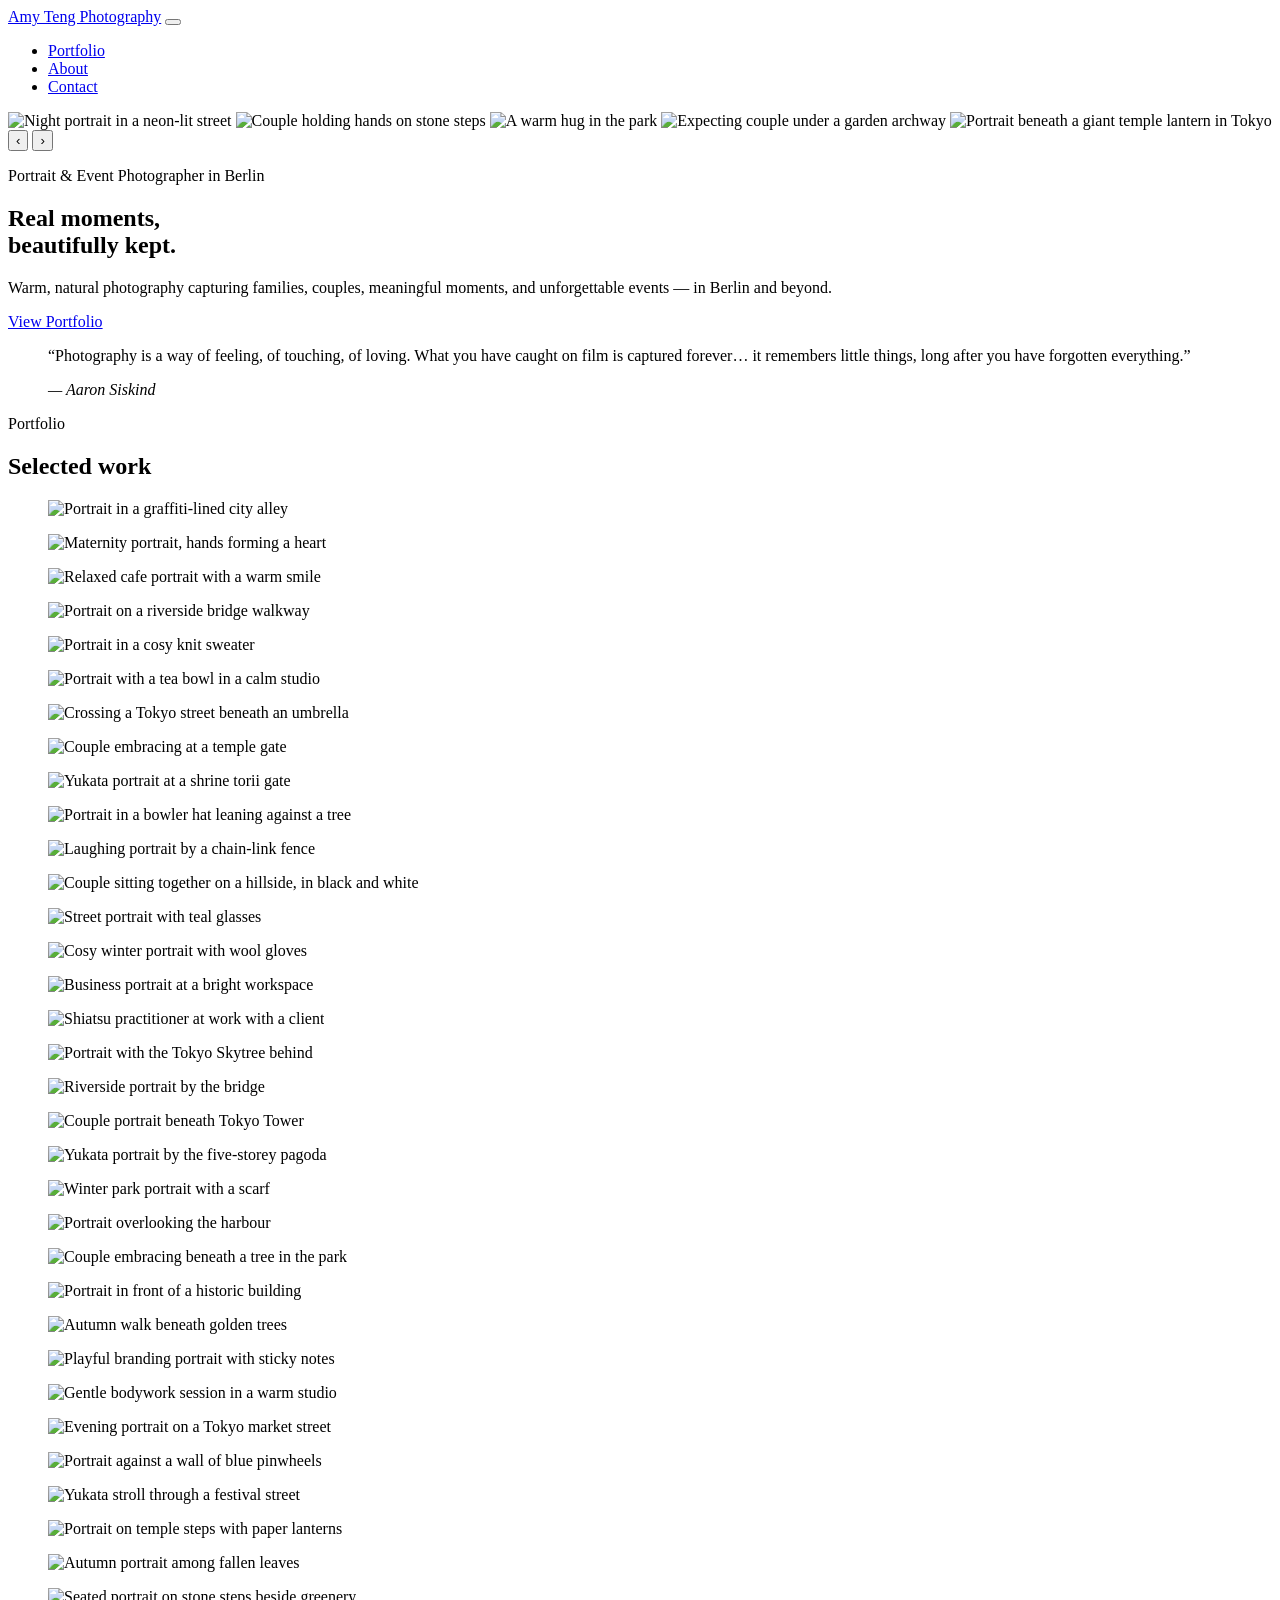
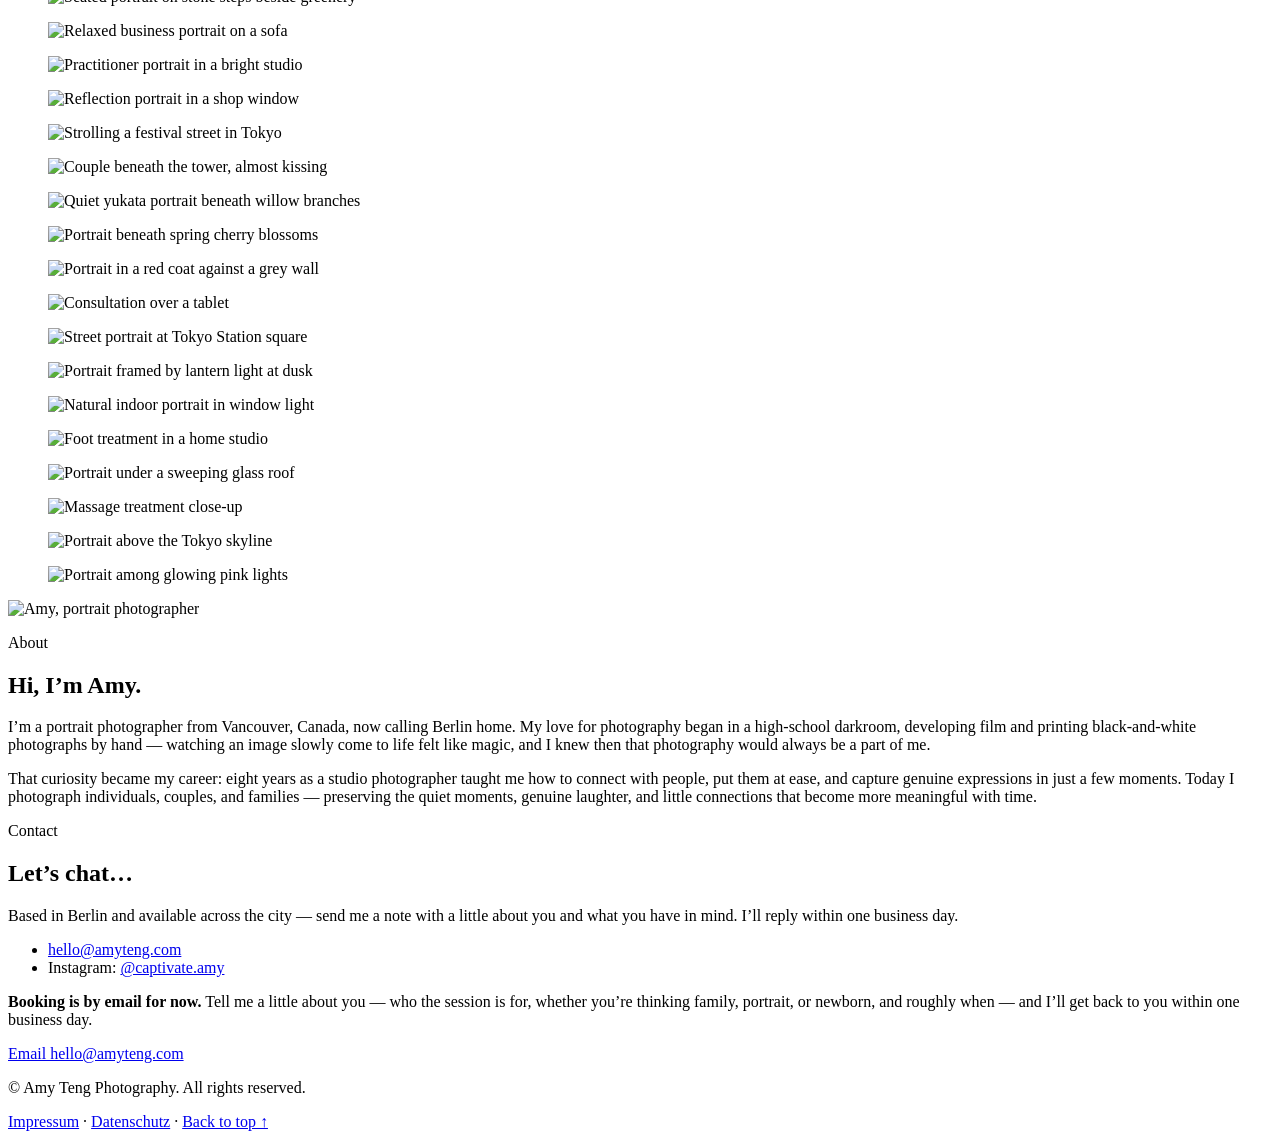
==== index.html @ 15ab2440 "Add files via upload" ====
<!DOCTYPE html>
<html lang="en">
<head>
  <meta charset="UTF-8" />
  <meta name="viewport" content="width=device-width, initial-scale=1.0" />
  <title>Portrait &amp; Event Photographer in Berlin — Amy Teng Photography</title>
  <meta name="description" content="Warm, natural portrait and family photography in Berlin by Amy Teng. Family sessions, couples, maternity and newborn — book your session today." />
  <meta name="referrer" content="strict-origin-when-cross-origin" />
  <link rel="canonical" href="https://amyteng.com/" />
  <link rel="icon" type="image/svg+xml" href="images/favicon.svg" />
  <meta property="og:type" content="website" />
  <meta property="og:title" content="Portrait &amp; Event Photographer in Berlin — Amy Teng Photography" />
  <meta property="og:description" content="Warm, natural portrait and family photography in Berlin by Amy Teng. Family sessions, couples, maternity and newborn — book your session today." />
  <meta property="og:image" content="https://amyteng.com/images/portfolio/walkwithamy-07393.jpg" />
  <meta property="og:image:width" content="1600" />
  <meta property="og:image:height" content="1066" />
  <meta property="og:image:alt" content="Night portrait in a neon-lit street — Amy Teng Photography, Berlin" />
  <meta property="og:site_name" content="Amy Teng Photography" />
  <meta property="og:locale" content="en_US" />
  <meta property="og:url" content="https://amyteng.com/" />
  <meta name="twitter:card" content="summary_large_image" />
  <link rel="stylesheet" href="css/style.css" />
  <script type="application/ld+json">
  {
    "@context": "https://schema.org",
    "@type": "LocalBusiness",
    "additionalType": "https://schema.org/ProfessionalService",
    "name": "Amy Teng Photography",
    "description": "Warm, natural portrait and family photography in Berlin. Family sessions, couples, maternity and newborn.",
    "url": "https://amyteng.com/",
    "image": "https://amyteng.com/images/portfolio/walkwithamy-07393.jpg",
    "address": {
      "@type": "PostalAddress",
      "addressLocality": "Berlin",
      "addressCountry": "DE"
    },
    "areaServed": "Berlin",
    "founder": {
      "@type": "Person",
      "name": "Amy Teng",
      "jobTitle": "Portrait & Event Photographer"
    },
    "sameAs": ["https://www.instagram.com/captivate.amy/"]
  }
  </script>
</head>
<body>

  <!-- ============ NAV ============ -->
  <header class="site-header">
    <nav class="nav container">
      <a href="#home" class="logo">Amy Teng Photography</a>
      <button class="nav-toggle" aria-label="Open menu" aria-expanded="false">
        <span></span><span></span><span></span>
      </button>
      <ul class="nav-links">
        <li><a href="#portfolio">Portfolio</a></li>
        <li><a href="#about">About</a></li>
        <li><a href="#book">Contact</a></li>
      </ul>
    </nav>
  </header>

  <main>

  <!-- ============ HERO ============ -->
  <section id="home" class="hero">
    <div class="hero-media">
      <img class="hero-slide is-active" src="images/portfolio/walkwithamy-07393.jpg" alt="Night portrait in a neon-lit street" width="1600" height="1066" fetchpriority="high" />
      <img class="hero-slide" data-src="images/hero.jpg" alt="Couple holding hands on stone steps" width="1600" height="1066" aria-hidden="true" />
      <img class="hero-slide" data-src="images/portfolio/dsc09295.jpg" alt="A warm hug in the park" width="1600" height="1066" aria-hidden="true" />
      <img class="hero-slide" data-src="images/portfolio/dsc00873.jpg" alt="Expecting couple under a garden archway" width="1600" height="1066" aria-hidden="true" />
      <img class="hero-slide" data-src="images/portfolio/dsc08282.jpg" alt="Portrait beneath a giant temple lantern in Tokyo" width="1600" height="1066" aria-hidden="true" />
    </div>
    <button class="hero-arrow hero-prev" aria-label="Previous photo">&#8249;</button>
    <button class="hero-arrow hero-next" aria-label="Next photo">&#8250;</button>
    <div class="hero-content container">
      <p class="eyebrow">Portrait &amp; Event Photographer in Berlin</p>
      <h1>Real moments,<br />beautifully kept.</h1>
      <p class="hero-sub">Warm, natural photography capturing families, couples, meaningful moments, and unforgettable events &mdash; in Berlin and beyond.</p>
      <div class="hero-actions">
        <a href="#portfolio" class="btn btn-ghost">View Portfolio</a>
      </div>
    </div>
  </section>

  <!-- ============ QUOTE ============ -->
  <section class="quote-strip">
    <div class="container">
      <blockquote>
        <p>&ldquo;Photography is a way of feeling, of touching, of loving. What you have caught on film is captured forever&hellip; it remembers little things, long after you have forgotten everything.&rdquo;</p>
        <cite>&mdash; Aaron Siskind</cite>
      </blockquote>
    </div>
  </section>

  <!-- ============ PORTFOLIO ============ -->
  <section id="portfolio" class="section">
    <div class="container">
      <p class="eyebrow">Portfolio</p>
      <h2>Selected work</h2>
      <div class="gallery">
        <figure class="gallery-item"><img src="images/portfolio/dsc00218.jpg" alt="Portrait in a graffiti-lined city alley" width="1066" height="1600" loading="lazy" /></figure>
        <figure class="gallery-item"><img src="images/portfolio/dsc00734.jpg" alt="Maternity portrait, hands forming a heart" width="1600" height="1066" loading="lazy" /></figure>
        <figure class="gallery-item"><img src="images/portfolio/dsc03061.jpg" alt="Relaxed cafe portrait with a warm smile" width="1066" height="1600" loading="lazy" /></figure>
        <figure class="gallery-item"><img src="images/portfolio/dsc00378.jpg" alt="Portrait on a riverside bridge walkway" width="1066" height="1600" loading="lazy" /></figure>
        <figure class="gallery-item"><img src="images/portfolio/dsc03844.jpg" alt="Portrait in a cosy knit sweater" width="1066" height="1600" loading="lazy" /></figure>
        <figure class="gallery-item"><img src="images/portfolio/dsc04051.jpg" alt="Portrait with a tea bowl in a calm studio" width="1066" height="1600" loading="lazy" /></figure>
        <figure class="gallery-item"><img src="images/portfolio/dsc08756.jpg" alt="Crossing a Tokyo street beneath an umbrella" width="1066" height="1600" loading="lazy" /></figure>
        <figure class="gallery-item"><img src="images/portfolio/dsc09184.jpg" alt="Couple embracing at a temple gate" width="1066" height="1600" loading="lazy" /></figure>
        <figure class="gallery-item"><img src="images/portfolio/dsc09522.jpg" alt="Yukata portrait at a shrine torii gate" width="1066" height="1600" loading="lazy" /></figure>
        <figure class="gallery-item"><img src="images/portfolio/walkwithamy-06269.jpg" alt="Portrait in a bowler hat leaning against a tree" width="1066" height="1600" loading="lazy" /></figure>
        <figure class="gallery-item"><img src="images/portfolio/dsc00335.jpg" alt="Laughing portrait by a chain-link fence" width="1066" height="1600" loading="lazy" /></figure>
        <figure class="gallery-item"><img src="images/portfolio/dsc00752.jpg" alt="Couple sitting together on a hillside, in black and white" width="1066" height="1600" loading="lazy" /></figure>
        <figure class="gallery-item"><img src="images/portfolio/dsc03120.jpg" alt="Street portrait with teal glasses" width="1600" height="1066" loading="lazy" /></figure>
        <figure class="gallery-item"><img src="images/portfolio/dsc00418.jpg" alt="Cosy winter portrait with wool gloves" width="1066" height="1600" loading="lazy" /></figure>
        <figure class="gallery-item"><img src="images/portfolio/dsc03868.jpg" alt="Business portrait at a bright workspace" width="1600" height="1066" loading="lazy" /></figure>
        <figure class="gallery-item"><img src="images/portfolio/dsc04121.jpg" alt="Shiatsu practitioner at work with a client" width="1066" height="1600" loading="lazy" /></figure>
        <figure class="gallery-item"><img src="images/portfolio/dsc08312.jpg" alt="Portrait with the Tokyo Skytree behind" width="1066" height="1600" loading="lazy" /></figure>
        <figure class="gallery-item"><img src="images/portfolio/dsc08833.jpg" alt="Riverside portrait by the bridge" width="1600" height="1066" loading="lazy" /></figure>
        <figure class="gallery-item"><img src="images/portfolio/dsc09263.jpg" alt="Couple portrait beneath Tokyo Tower" width="1066" height="1600" loading="lazy" /></figure>
        <figure class="gallery-item"><img src="images/portfolio/dsc09592.jpg" alt="Yukata portrait by the five-storey pagoda" width="1066" height="1600" loading="lazy" /></figure>
        <figure class="gallery-item"><img src="images/portfolio/walkwithamy-06274.jpg" alt="Winter park portrait with a scarf" width="1066" height="1600" loading="lazy" /></figure>
        <figure class="gallery-item"><img src="images/portfolio/dsc00369.jpg" alt="Portrait overlooking the harbour" width="1600" height="1066" loading="lazy" /></figure>
        <figure class="gallery-item"><img src="images/portfolio/dsc00802.jpg" alt="Couple embracing beneath a tree in the park" width="1066" height="1600" loading="lazy" /></figure>
        <figure class="gallery-item"><img src="images/portfolio/dsc03136.jpg" alt="Portrait in front of a historic building" width="1600" height="1066" loading="lazy" /></figure>
        <figure class="gallery-item"><img src="images/portfolio/dsc00452.jpg" alt="Autumn walk beneath golden trees" width="1066" height="1600" loading="lazy" /></figure>
        <figure class="gallery-item"><img src="images/portfolio/dsc03926.jpg" alt="Playful branding portrait with sticky notes" width="1066" height="1600" loading="lazy" /></figure>
        <figure class="gallery-item"><img src="images/portfolio/dsc04139.jpg" alt="Gentle bodywork session in a warm studio" width="1066" height="1600" loading="lazy" /></figure>
        <figure class="gallery-item"><img src="images/portfolio/dsc08335.jpg" alt="Evening portrait on a Tokyo market street" width="1600" height="1066" loading="lazy" /></figure>
        <figure class="gallery-item"><img src="images/portfolio/dsc08879.jpg" alt="Portrait against a wall of blue pinwheels" width="1600" height="1066" loading="lazy" /></figure>
        <figure class="gallery-item"><img src="images/portfolio/dsc09663.jpg" alt="Yukata stroll through a festival street" width="1066" height="1600" loading="lazy" /></figure>
        <figure class="gallery-item"><img src="images/portfolio/walkwithamy-07132.jpg" alt="Portrait on temple steps with paper lanterns" width="1066" height="1600" loading="lazy" /></figure>
        <figure class="gallery-item"><img src="images/portfolio/dsc00470.jpg" alt="Autumn portrait among fallen leaves" width="1066" height="1600" loading="lazy" /></figure>
        <figure class="gallery-item"><img src="images/portfolio/dsc03164.jpg" alt="Seated portrait on stone steps beside greenery" width="1066" height="1600" loading="lazy" /></figure>
        <figure class="gallery-item"><img src="images/portfolio/dsc03929.jpg" alt="Relaxed business portrait on a sofa" width="1066" height="1600" loading="lazy" /></figure>
        <figure class="gallery-item"><img src="images/portfolio/dsc04442.jpg" alt="Practitioner portrait in a bright studio" width="1066" height="1600" loading="lazy" /></figure>
        <figure class="gallery-item"><img src="images/portfolio/dsc08408.jpg" alt="Reflection portrait in a shop window" width="1600" height="1066" loading="lazy" /></figure>
        <figure class="gallery-item"><img src="images/portfolio/dsc08898.jpg" alt="Strolling a festival street in Tokyo" width="1066" height="1600" loading="lazy" /></figure>
        <figure class="gallery-item"><img src="images/portfolio/dsc09328.jpg" alt="Couple beneath the tower, almost kissing" width="1066" height="1600" loading="lazy" /></figure>
        <figure class="gallery-item"><img src="images/portfolio/dsc09706.jpg" alt="Quiet yukata portrait beneath willow branches" width="1066" height="1600" loading="lazy" /></figure>
        <figure class="gallery-item"><img src="images/portfolio/walkwithamy-07198.jpg" alt="Portrait beneath spring cherry blossoms" width="1600" height="1066" loading="lazy" /></figure>
        <figure class="gallery-item"><img src="images/portfolio/dsc03973.jpg" alt="Portrait in a red coat against a grey wall" width="1600" height="1066" loading="lazy" /></figure>
        <figure class="gallery-item"><img src="images/portfolio/dsc04464.jpg" alt="Consultation over a tablet" width="1066" height="1600" loading="lazy" /></figure>
        <figure class="gallery-item"><img src="images/portfolio/dsc08413.jpg" alt="Street portrait at Tokyo Station square" width="1066" height="1600" loading="lazy" /></figure>
        <figure class="gallery-item"><img src="images/portfolio/walkwithamy-07282.jpg" alt="Portrait framed by lantern light at dusk" width="1066" height="1600" loading="lazy" /></figure>
        <figure class="gallery-item"><img src="images/portfolio/dsc04043.jpg" alt="Natural indoor portrait in window light" width="1600" height="1066" loading="lazy" /></figure>
        <figure class="gallery-item"><img src="images/portfolio/dsc04486.jpg" alt="Foot treatment in a home studio" width="1066" height="1600" loading="lazy" /></figure>
        <figure class="gallery-item"><img src="images/portfolio/dsc08432.jpg" alt="Portrait under a sweeping glass roof" width="1600" height="1066" loading="lazy" /></figure>
        <figure class="gallery-item"><img src="images/portfolio/dsc04568.jpg" alt="Massage treatment close-up" width="1066" height="1600" loading="lazy" /></figure>
        <figure class="gallery-item"><img src="images/portfolio/dsc08491.jpg" alt="Portrait above the Tokyo skyline" width="1600" height="1066" loading="lazy" /></figure>
        <figure class="gallery-item"><img src="images/portfolio/dsc08677.jpg" alt="Portrait among glowing pink lights" width="1066" height="1600" loading="lazy" /></figure>
      </div>
    </div>
  </section>

  <!-- ============ ABOUT ============ -->
  <section id="about" class="section section-alt">
    <div class="container about-grid">
      <div class="about-photo">
        <img src="images/amy.jpg" alt="Amy, portrait photographer" loading="lazy" />
      </div>
      <div class="about-text">
        <p class="eyebrow">About</p>
        <h2>Hi, I&rsquo;m Amy.</h2>
        <p>I&rsquo;m a portrait photographer from Vancouver, Canada, now calling Berlin home. My love for photography began in a high-school darkroom, developing film and printing black-and-white photographs by hand — watching an image slowly come to life felt like magic, and I knew then that photography would always be a part of me.</p>
        <p>That curiosity became my career: eight years as a studio photographer taught me how to connect with people, put them at ease, and capture genuine expressions in just a few moments. Today I photograph individuals, couples, and families — preserving the quiet moments, genuine laughter, and little connections that become more meaningful with time.</p>
      </div>
    </div>
  </section>

  <!-- ============ CONTACT ============ -->
  <section id="book" class="section">
    <div class="container contact-grid">
      <div class="contact-intro">
        <p class="eyebrow">Contact</p>
        <h2>Let&rsquo;s chat&hellip;</h2>
        <p>Based in Berlin and available across the city &mdash; send me a note with a little about you and what you have in mind. I&rsquo;ll reply within one business day.</p>
        <ul class="contact-list">
          <li><a href="mailto:hello@amyteng.com">hello@amyteng.com</a></li>
          <li>Instagram: <a href="https://www.instagram.com/captivate.amy/" target="_blank" rel="noopener">@captivate.amy</a></li>
        </ul>
      </div>
      <!-- Booking is by email until the Web3Forms key is registered; form removed, see git history -->
      <div class="contact-form">
        <p><strong>Booking is by email for now.</strong> Tell me a little about you &mdash; who the session is for, whether you&rsquo;re thinking family, portrait, or newborn, and roughly when &mdash; and I&rsquo;ll get back to you within one business day.</p>
        <a class="btn" href="mailto:hello@amyteng.com?subject=Photography%20inquiry">Email hello@amyteng.com</a>
      </div>
    </div>
  </section>

  </main>

  <!-- ============ FOOTER ============ -->
  <footer class="site-footer">
    <div class="container footer-inner">
      <p>&copy; <span id="year"></span> Amy Teng Photography. All rights reserved.</p>
      <p><a href="impressum.html">Impressum</a> · <a href="datenschutz.html">Datenschutz</a> · <a href="#home">Back to top ↑</a></p>
    </div>
  </footer>

  <!-- Lightbox -->
  <div class="lightbox" role="dialog" aria-modal="true" aria-label="Photo viewer" hidden>
    <button class="lightbox-close" aria-label="Close">&times;</button>
    <img src="" alt="" />
  </div>

  <script src="js/main.js"></script>
</body>
</html>
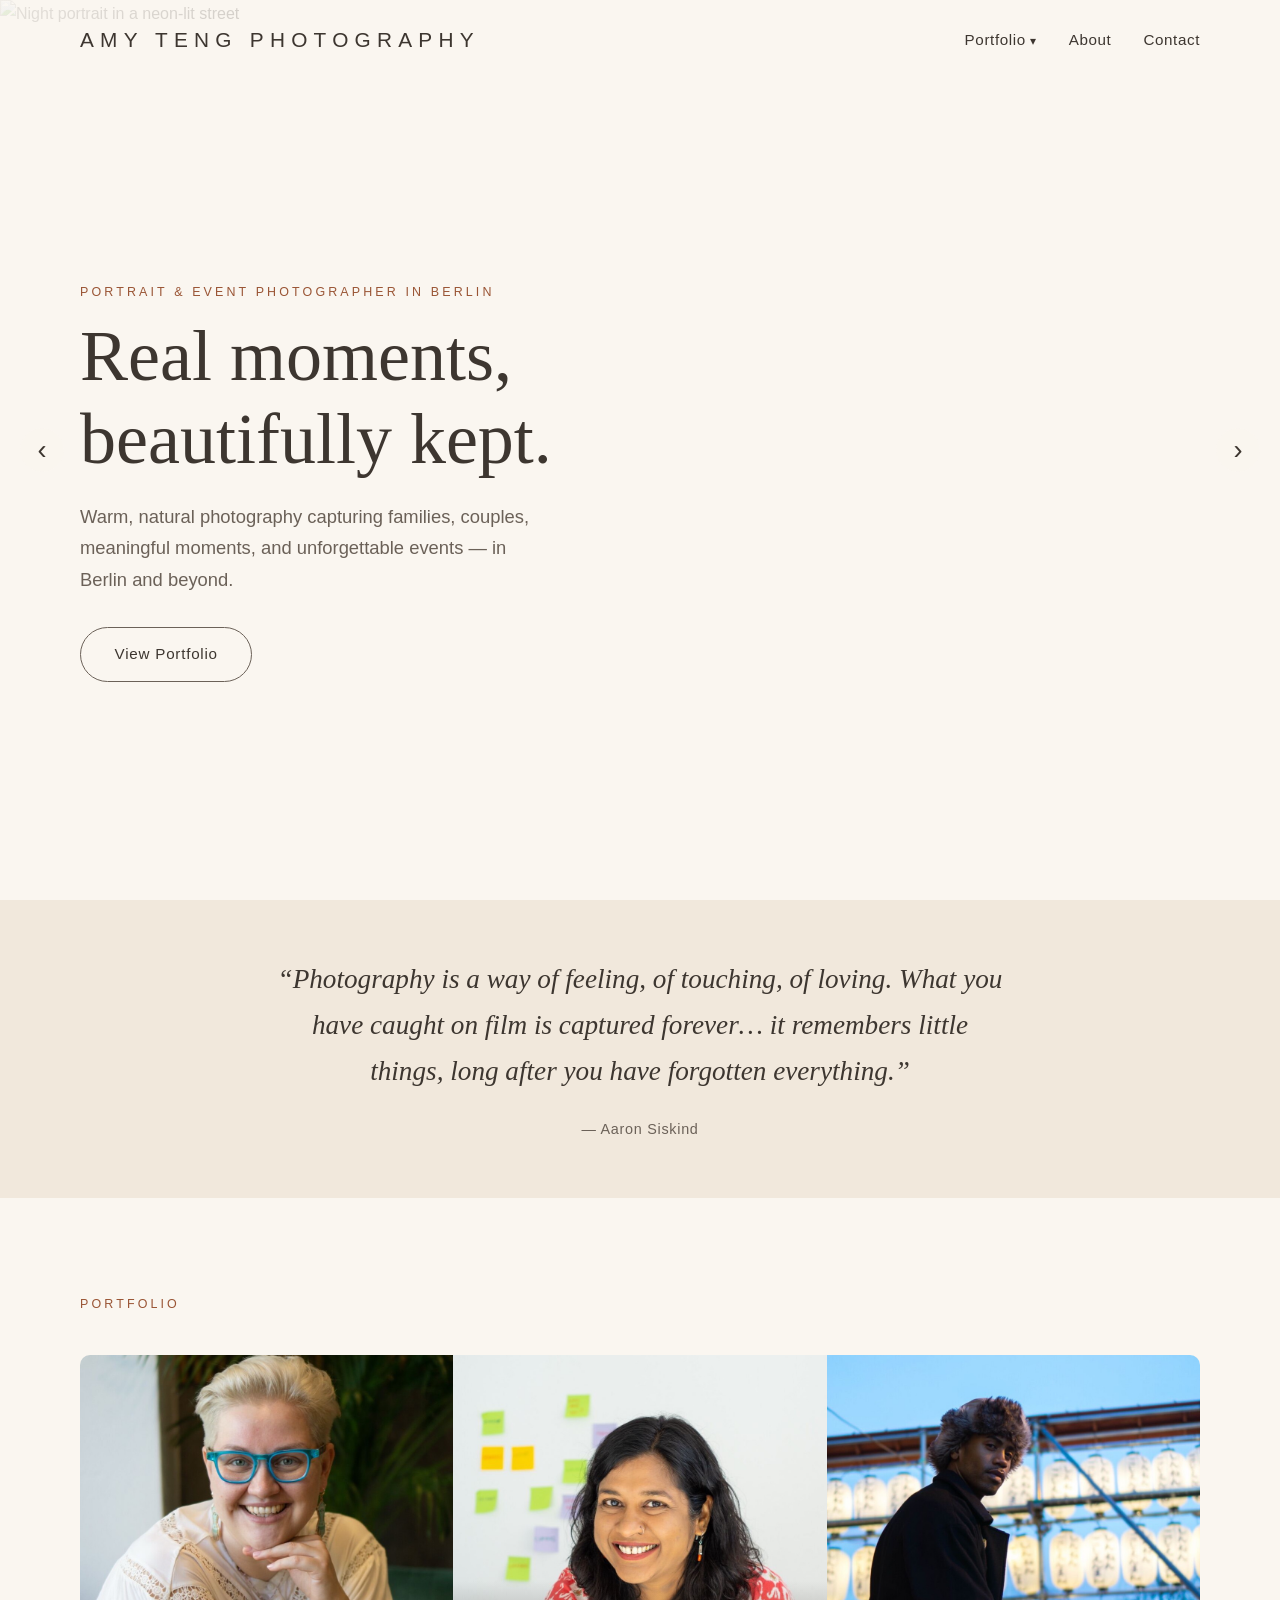
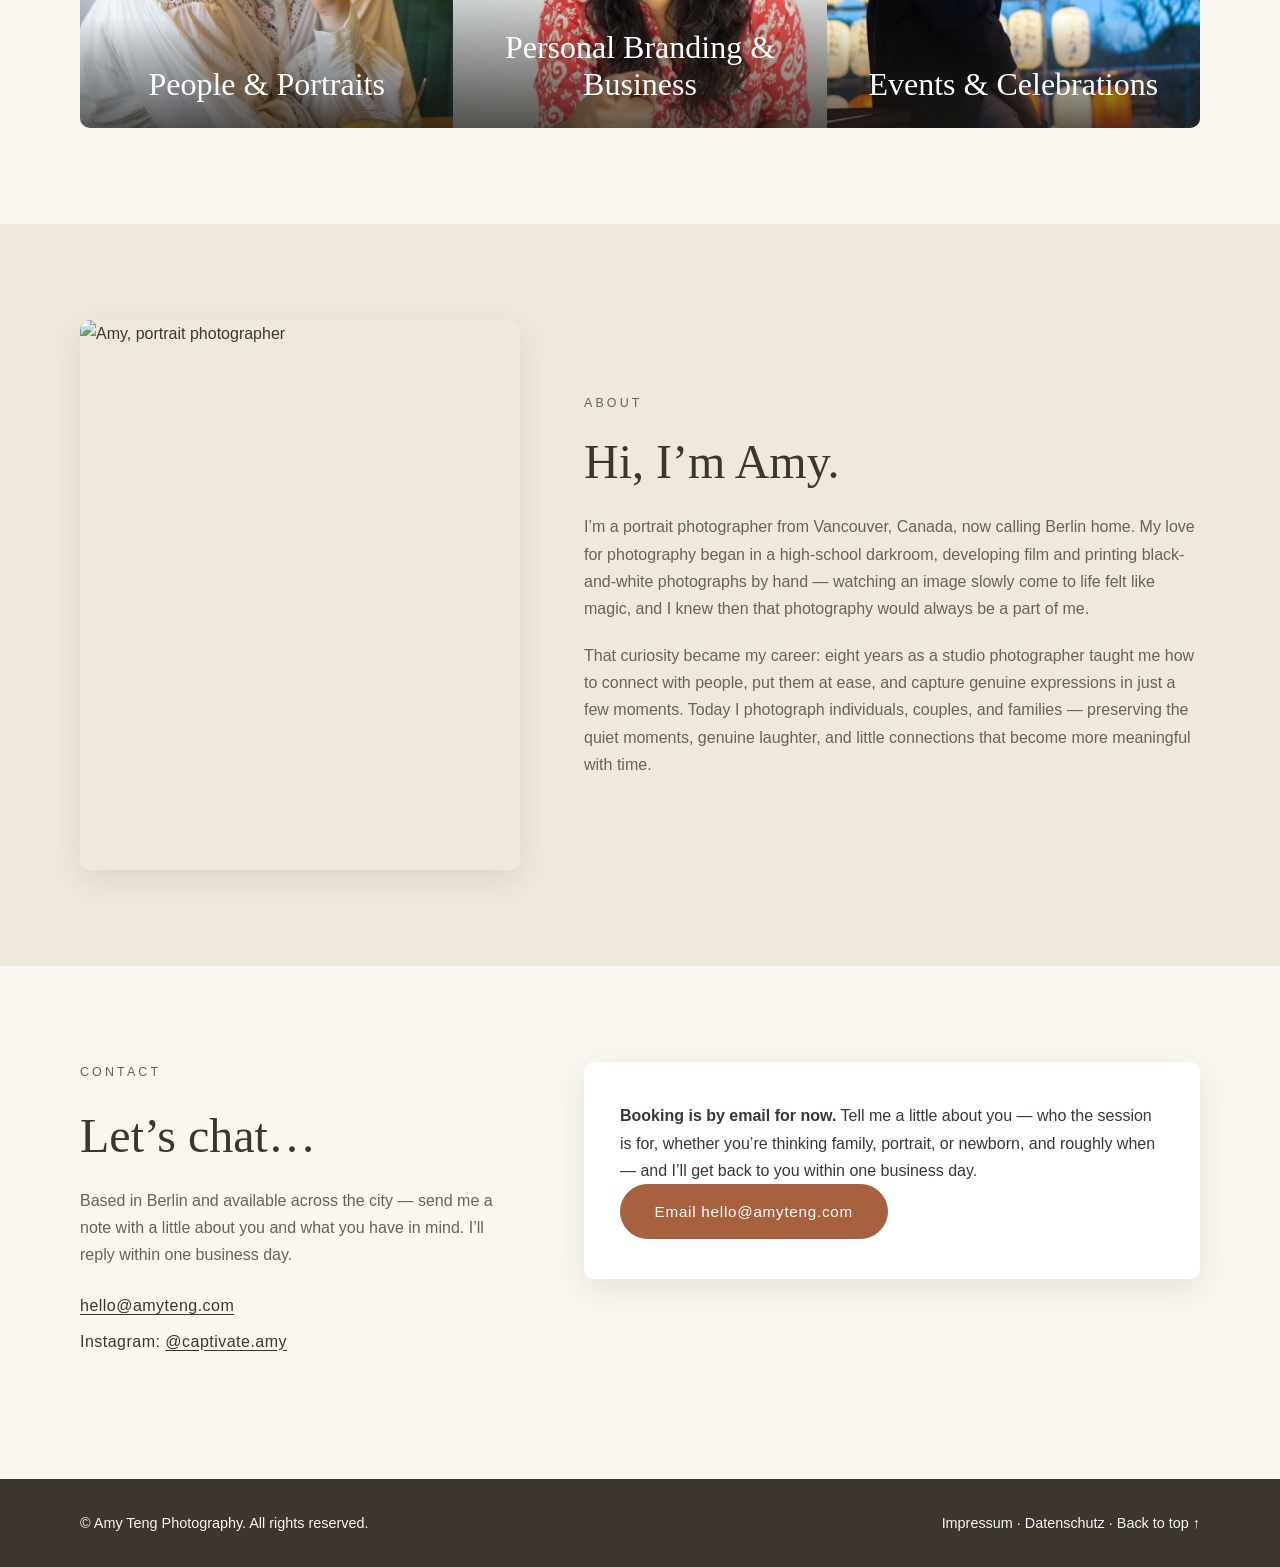
==== commit 6b777b9c: "Add files via upload Drop down for categories created. Square tiles created. 3 new pages for categor" ====
--- a/index.html
+++ b/index.html
@@ -54,7 +54,14 @@
         <span></span><span></span><span></span>
       </button>
       <ul class="nav-links">
-        <li><a href="#portfolio">Portfolio</a></li>
+        <li class="has-dropdown">
+          <a href="#portfolio" aria-haspopup="true">Portfolio</a>
+          <ul class="dropdown">
+            <li><a href="people-portraits.html">People &amp; Portraits</a></li>
+            <li><a href="personal-branding-business.html">Personal Branding &amp; Business</a></li>
+            <li><a href="events-celebrations.html">Events &amp; Celebrations</a></li>
+          </ul>
+        </li>
         <li><a href="#about">About</a></li>
         <li><a href="#book">Contact</a></li>
       </ul>
@@ -98,58 +105,21 @@
   <section id="portfolio" class="section">
     <div class="container">
       <p class="eyebrow">Portfolio</p>
-      <h2>Selected work</h2>
-      <div class="gallery">
-        <figure class="gallery-item"><img src="images/portfolio/dsc00218.jpg" alt="Portrait in a graffiti-lined city alley" width="1066" height="1600" loading="lazy" /></figure>
-        <figure class="gallery-item"><img src="images/portfolio/dsc00734.jpg" alt="Maternity portrait, hands forming a heart" width="1600" height="1066" loading="lazy" /></figure>
-        <figure class="gallery-item"><img src="images/portfolio/dsc03061.jpg" alt="Relaxed cafe portrait with a warm smile" width="1066" height="1600" loading="lazy" /></figure>
-        <figure class="gallery-item"><img src="images/portfolio/dsc00378.jpg" alt="Portrait on a riverside bridge walkway" width="1066" height="1600" loading="lazy" /></figure>
-        <figure class="gallery-item"><img src="images/portfolio/dsc03844.jpg" alt="Portrait in a cosy knit sweater" width="1066" height="1600" loading="lazy" /></figure>
-        <figure class="gallery-item"><img src="images/portfolio/dsc04051.jpg" alt="Portrait with a tea bowl in a calm studio" width="1066" height="1600" loading="lazy" /></figure>
-        <figure class="gallery-item"><img src="images/portfolio/dsc08756.jpg" alt="Crossing a Tokyo street beneath an umbrella" width="1066" height="1600" loading="lazy" /></figure>
-        <figure class="gallery-item"><img src="images/portfolio/dsc09184.jpg" alt="Couple embracing at a temple gate" width="1066" height="1600" loading="lazy" /></figure>
-        <figure class="gallery-item"><img src="images/portfolio/dsc09522.jpg" alt="Yukata portrait at a shrine torii gate" width="1066" height="1600" loading="lazy" /></figure>
-        <figure class="gallery-item"><img src="images/portfolio/walkwithamy-06269.jpg" alt="Portrait in a bowler hat leaning against a tree" width="1066" height="1600" loading="lazy" /></figure>
-        <figure class="gallery-item"><img src="images/portfolio/dsc00335.jpg" alt="Laughing portrait by a chain-link fence" width="1066" height="1600" loading="lazy" /></figure>
-        <figure class="gallery-item"><img src="images/portfolio/dsc00752.jpg" alt="Couple sitting together on a hillside, in black and white" width="1066" height="1600" loading="lazy" /></figure>
-        <figure class="gallery-item"><img src="images/portfolio/dsc03120.jpg" alt="Street portrait with teal glasses" width="1600" height="1066" loading="lazy" /></figure>
-        <figure class="gallery-item"><img src="images/portfolio/dsc00418.jpg" alt="Cosy winter portrait with wool gloves" width="1066" height="1600" loading="lazy" /></figure>
-        <figure class="gallery-item"><img src="images/portfolio/dsc03868.jpg" alt="Business portrait at a bright workspace" width="1600" height="1066" loading="lazy" /></figure>
-        <figure class="gallery-item"><img src="images/portfolio/dsc04121.jpg" alt="Shiatsu practitioner at work with a client" width="1066" height="1600" loading="lazy" /></figure>
-        <figure class="gallery-item"><img src="images/portfolio/dsc08312.jpg" alt="Portrait with the Tokyo Skytree behind" width="1066" height="1600" loading="lazy" /></figure>
-        <figure class="gallery-item"><img src="images/portfolio/dsc08833.jpg" alt="Riverside portrait by the bridge" width="1600" height="1066" loading="lazy" /></figure>
-        <figure class="gallery-item"><img src="images/portfolio/dsc09263.jpg" alt="Couple portrait beneath Tokyo Tower" width="1066" height="1600" loading="lazy" /></figure>
-        <figure class="gallery-item"><img src="images/portfolio/dsc09592.jpg" alt="Yukata portrait by the five-storey pagoda" width="1066" height="1600" loading="lazy" /></figure>
-        <figure class="gallery-item"><img src="images/portfolio/walkwithamy-06274.jpg" alt="Winter park portrait with a scarf" width="1066" height="1600" loading="lazy" /></figure>
-        <figure class="gallery-item"><img src="images/portfolio/dsc00369.jpg" alt="Portrait overlooking the harbour" width="1600" height="1066" loading="lazy" /></figure>
-        <figure class="gallery-item"><img src="images/portfolio/dsc00802.jpg" alt="Couple embracing beneath a tree in the park" width="1066" height="1600" loading="lazy" /></figure>
-        <figure class="gallery-item"><img src="images/portfolio/dsc03136.jpg" alt="Portrait in front of a historic building" width="1600" height="1066" loading="lazy" /></figure>
-        <figure class="gallery-item"><img src="images/portfolio/dsc00452.jpg" alt="Autumn walk beneath golden trees" width="1066" height="1600" loading="lazy" /></figure>
-        <figure class="gallery-item"><img src="images/portfolio/dsc03926.jpg" alt="Playful branding portrait with sticky notes" width="1066" height="1600" loading="lazy" /></figure>
-        <figure class="gallery-item"><img src="images/portfolio/dsc04139.jpg" alt="Gentle bodywork session in a warm studio" width="1066" height="1600" loading="lazy" /></figure>
-        <figure class="gallery-item"><img src="images/portfolio/dsc08335.jpg" alt="Evening portrait on a Tokyo market street" width="1600" height="1066" loading="lazy" /></figure>
-        <figure class="gallery-item"><img src="images/portfolio/dsc08879.jpg" alt="Portrait against a wall of blue pinwheels" width="1600" height="1066" loading="lazy" /></figure>
-        <figure class="gallery-item"><img src="images/portfolio/dsc09663.jpg" alt="Yukata stroll through a festival street" width="1066" height="1600" loading="lazy" /></figure>
-        <figure class="gallery-item"><img src="images/portfolio/walkwithamy-07132.jpg" alt="Portrait on temple steps with paper lanterns" width="1066" height="1600" loading="lazy" /></figure>
-        <figure class="gallery-item"><img src="images/portfolio/dsc00470.jpg" alt="Autumn portrait among fallen leaves" width="1066" height="1600" loading="lazy" /></figure>
-        <figure class="gallery-item"><img src="images/portfolio/dsc03164.jpg" alt="Seated portrait on stone steps beside greenery" width="1066" height="1600" loading="lazy" /></figure>
-        <figure class="gallery-item"><img src="images/portfolio/dsc03929.jpg" alt="Relaxed business portrait on a sofa" width="1066" height="1600" loading="lazy" /></figure>
-        <figure class="gallery-item"><img src="images/portfolio/dsc04442.jpg" alt="Practitioner portrait in a bright studio" width="1066" height="1600" loading="lazy" /></figure>
-        <figure class="gallery-item"><img src="images/portfolio/dsc08408.jpg" alt="Reflection portrait in a shop window" width="1600" height="1066" loading="lazy" /></figure>
-        <figure class="gallery-item"><img src="images/portfolio/dsc08898.jpg" alt="Strolling a festival street in Tokyo" width="1066" height="1600" loading="lazy" /></figure>
-        <figure class="gallery-item"><img src="images/portfolio/dsc09328.jpg" alt="Couple beneath the tower, almost kissing" width="1066" height="1600" loading="lazy" /></figure>
-        <figure class="gallery-item"><img src="images/portfolio/dsc09706.jpg" alt="Quiet yukata portrait beneath willow branches" width="1066" height="1600" loading="lazy" /></figure>
-        <figure class="gallery-item"><img src="images/portfolio/walkwithamy-07198.jpg" alt="Portrait beneath spring cherry blossoms" width="1600" height="1066" loading="lazy" /></figure>
-        <figure class="gallery-item"><img src="images/portfolio/dsc03973.jpg" alt="Portrait in a red coat against a grey wall" width="1600" height="1066" loading="lazy" /></figure>
-        <figure class="gallery-item"><img src="images/portfolio/dsc04464.jpg" alt="Consultation over a tablet" width="1066" height="1600" loading="lazy" /></figure>
-        <figure class="gallery-item"><img src="images/portfolio/dsc08413.jpg" alt="Street portrait at Tokyo Station square" width="1066" height="1600" loading="lazy" /></figure>
-        <figure class="gallery-item"><img src="images/portfolio/walkwithamy-07282.jpg" alt="Portrait framed by lantern light at dusk" width="1066" height="1600" loading="lazy" /></figure>
-        <figure class="gallery-item"><img src="images/portfolio/dsc04043.jpg" alt="Natural indoor portrait in window light" width="1600" height="1066" loading="lazy" /></figure>
-        <figure class="gallery-item"><img src="images/portfolio/dsc04486.jpg" alt="Foot treatment in a home studio" width="1066" height="1600" loading="lazy" /></figure>
-        <figure class="gallery-item"><img src="images/portfolio/dsc08432.jpg" alt="Portrait under a sweeping glass roof" width="1600" height="1066" loading="lazy" /></figure>
-        <figure class="gallery-item"><img src="images/portfolio/dsc04568.jpg" alt="Massage treatment close-up" width="1066" height="1600" loading="lazy" /></figure>
-        <figure class="gallery-item"><img src="images/portfolio/dsc08491.jpg" alt="Portrait above the Tokyo skyline" width="1600" height="1066" loading="lazy" /></figure>
-        <figure class="gallery-item"><img src="images/portfolio/dsc08677.jpg" alt="Portrait among glowing pink lights" width="1066" height="1600" loading="lazy" /></figure>
+      <!-- HOW TO CHANGE A TILE PHOTO: replace the file in images/categories/ with a new JPG of the SAME NAME
+           (people-portraits.jpg, personal-branding-business.jpg, events-celebrations.jpg). Square works best; other shapes are cropped to fit. -->
+      <div class="category-grid">
+        <a class="category-tile" href="people-portraits.html">
+          <img src="images/categories/people-portraits.jpg" alt="People &amp; Portraits — preview photo" width="1000" height="1000" loading="lazy" />
+          <span class="category-label">People &amp; Portraits</span>
+        </a>
+        <a class="category-tile" href="personal-branding-business.html">
+          <img src="images/categories/personal-branding-business.jpg" alt="Personal Branding &amp; Business — preview photo" width="1000" height="1000" loading="lazy" />
+          <span class="category-label">Personal Branding &amp; Business</span>
+        </a>
+        <a class="category-tile" href="events-celebrations.html">
+          <img src="images/categories/events-celebrations.jpg" alt="Events &amp; Celebrations — preview photo" width="1000" height="1000" loading="lazy" />
+          <span class="category-label">Events &amp; Celebrations</span>
+        </a>
       </div>
     </div>
   </section>
--- a/css/style.css
+++ b/css/style.css
@@ -0,0 +1,714 @@
+/* ============================================================
+   Amy Photography — warm portraits & family aesthetic
+   ============================================================ */
+
+/* ---------- Fonts (self-hosted — GDPR: no Google CDN requests) ---------- */
+@font-face {
+  font-family: "Cormorant Garamond";
+  font-style: italic;
+  font-weight: 400;
+  font-display: swap;
+  src: url("../fonts/cormorant-garamond-400-italic.woff2") format("woff2");
+  unicode-range: U+0000-00FF, U+0131, U+0152-0153, U+02BB-02BC, U+02C6, U+02DA, U+02DC, U+0304, U+0308, U+0329, U+2000-206F, U+20AC, U+2122, U+2191, U+2193, U+2212, U+2215, U+FEFF, U+FFFD;
+}
+
+@font-face {
+  font-family: "Cormorant Garamond";
+  font-style: normal;
+  font-weight: 400;
+  font-display: swap;
+  src: url("../fonts/cormorant-garamond-400.woff2") format("woff2");
+  unicode-range: U+0000-00FF, U+0131, U+0152-0153, U+02BB-02BC, U+02C6, U+02DA, U+02DC, U+0304, U+0308, U+0329, U+2000-206F, U+20AC, U+2122, U+2191, U+2193, U+2212, U+2215, U+FEFF, U+FFFD;
+}
+
+@font-face {
+  font-family: "Cormorant Garamond";
+  font-style: normal;
+  font-weight: 500;
+  font-display: swap;
+  src: url("../fonts/cormorant-garamond-500.woff2") format("woff2");
+  unicode-range: U+0000-00FF, U+0131, U+0152-0153, U+02BB-02BC, U+02C6, U+02DA, U+02DC, U+0304, U+0308, U+0329, U+2000-206F, U+20AC, U+2122, U+2191, U+2193, U+2212, U+2215, U+FEFF, U+FFFD;
+}
+
+@font-face {
+  font-family: "Jost";
+  font-style: normal;
+  font-weight: 300;
+  font-display: swap;
+  src: url("../fonts/jost-300.woff2") format("woff2");
+  unicode-range: U+0000-00FF, U+0131, U+0152-0153, U+02BB-02BC, U+02C6, U+02DA, U+02DC, U+0304, U+0308, U+0329, U+2000-206F, U+20AC, U+2122, U+2191, U+2193, U+2212, U+2215, U+FEFF, U+FFFD;
+}
+
+@font-face {
+  font-family: "Jost";
+  font-style: normal;
+  font-weight: 400;
+  font-display: swap;
+  src: url("../fonts/jost-400.woff2") format("woff2");
+  unicode-range: U+0000-00FF, U+0131, U+0152-0153, U+02BB-02BC, U+02C6, U+02DA, U+02DC, U+0304, U+0308, U+0329, U+2000-206F, U+20AC, U+2122, U+2191, U+2193, U+2212, U+2215, U+FEFF, U+FFFD;
+}
+
+@font-face {
+  font-family: "Jost";
+  font-style: normal;
+  font-weight: 500;
+  font-display: swap;
+  src: url("../fonts/jost-500.woff2") format("woff2");
+  unicode-range: U+0000-00FF, U+0131, U+0152-0153, U+02BB-02BC, U+02C6, U+02DA, U+02DC, U+0304, U+0308, U+0329, U+2000-206F, U+20AC, U+2122, U+2191, U+2193, U+2212, U+2215, U+FEFF, U+FFFD;
+}
+
+:root {
+  --cream: #faf6f0;
+  --sand: #f1e8dc;
+  --ink: #3d3630;
+  --ink-soft: #6b6158;
+  --terracotta: #c47a5a;
+  --terracotta-dark: #a8613f;
+  --terracotta-text: #9a5535;
+  --white: #ffffff;
+  --radius: 10px;
+  --shadow: 0 10px 30px rgba(61, 54, 48, 0.10);
+  --font-display: "Cormorant Garamond", Georgia, serif;
+  --font-body: "Jost", "Helvetica Neue", sans-serif;
+}
+
+* { margin: 0; padding: 0; box-sizing: border-box; }
+
+html { scroll-behavior: smooth; }
+
+[id] { scroll-margin-top: 5rem; }
+
+body {
+  font-family: var(--font-body);
+  font-weight: 300;
+  color: var(--ink);
+  background: var(--cream);
+  line-height: 1.7;
+}
+
+img { display: block; max-width: 100%; }
+
+.container {
+  width: min(1120px, 92%);
+  margin-inline: auto;
+}
+
+/* ---------- Type ---------- */
+h1, h2, h3 {
+  font-family: var(--font-display);
+  font-weight: 500;
+  line-height: 1.15;
+}
+
+h1 { font-size: clamp(2.6rem, 6vw, 4.5rem); }
+h2 { font-size: clamp(2rem, 4vw, 3rem); margin-bottom: 1.5rem; }
+h3 { font-size: 1.5rem; }
+
+.eyebrow {
+  text-transform: uppercase;
+  letter-spacing: 0.25em;
+  font-size: 0.78rem;
+  font-weight: 500;
+  color: var(--terracotta-text);
+  margin-bottom: 0.75rem;
+}
+
+/* ---------- Buttons ---------- */
+.btn {
+  display: inline-block;
+  background: var(--terracotta-dark);
+  color: var(--white);
+  padding: 0.85rem 2.1rem;
+  border: 1px solid var(--terracotta-dark);
+  border-radius: 999px;
+  font-family: var(--font-body);
+  font-size: 0.95rem;
+  font-weight: 400;
+  letter-spacing: 0.05em;
+  text-decoration: none;
+  cursor: pointer;
+  transition: background 0.25s, color 0.25s;
+}
+
+.btn:hover { background: #8f4e30; border-color: #8f4e30; }
+
+.btn-ghost {
+  background: transparent;
+  color: var(--ink);
+  border-color: var(--ink-soft);
+}
+
+.btn-ghost:hover { background: var(--ink); color: var(--cream); border-color: var(--ink); }
+
+/* ---------- Header / Nav ---------- */
+.site-header {
+  position: fixed;
+  inset: 0 0 auto 0;
+  z-index: 100;
+  background: transparent;
+  border-bottom: 1px solid transparent;
+  transition: background 0.3s, border-color 0.3s;
+}
+
+.site-header.scrolled {
+  background: rgba(250, 246, 240, 0.9);
+  backdrop-filter: blur(10px);
+  border-bottom-color: rgba(61, 54, 48, 0.08);
+}
+
+.nav {
+  display: flex;
+  align-items: center;
+  justify-content: space-between;
+  padding-block: 1.4rem;
+}
+
+.logo {
+  font-family: var(--font-body);
+  font-weight: 300;
+  font-size: 1.3rem;
+  text-transform: uppercase;
+  letter-spacing: 0.3em;
+  color: var(--ink);
+  text-decoration: none;
+}
+
+.nav-links {
+  display: flex;
+  align-items: center;
+  gap: 2rem;
+  list-style: none;
+}
+
+.nav-links a:not(.btn) {
+  color: var(--ink);
+  text-decoration: none;
+  font-size: 0.95rem;
+  letter-spacing: 0.04em;
+  transition: color 0.2s;
+}
+
+.nav-links a:not(.btn):hover { color: var(--terracotta-text); }
+
+.nav-toggle {
+  display: none;
+  flex-direction: column;
+  gap: 5px;
+  background: none;
+  border: none;
+  cursor: pointer;
+  padding: 6px;
+}
+
+.nav-toggle span {
+  width: 24px;
+  height: 2px;
+  background: var(--ink);
+  transition: transform 0.25s, opacity 0.25s;
+}
+
+/* ---------- Hero ---------- */
+.hero {
+  position: relative;
+  min-height: 100vh;
+  min-height: 100svh;
+  display: flex;
+  align-items: center;
+}
+
+.hero-media {
+  position: absolute;
+  inset: 0;
+  overflow: hidden;
+}
+
+.hero-media img {
+  width: 100%;
+  height: 100%;
+  object-fit: cover;
+}
+
+.hero-slide {
+  position: absolute;
+  inset: 0;
+  opacity: 0;
+  transition: opacity 0.7s ease;
+}
+
+.hero-slide.is-active { opacity: 1; }
+
+.hero-arrow {
+  position: absolute;
+  top: 50%;
+  transform: translateY(-50%);
+  z-index: 2;
+  display: flex;
+  align-items: center;
+  justify-content: center;
+  width: 44px;
+  height: 44px;
+  background: rgba(250, 246, 240, 0.65);
+  color: var(--ink);
+  border: none;
+  border-radius: 50%;
+  font-size: 1.7rem;
+  line-height: 1;
+  cursor: pointer;
+  transition: background 0.25s;
+}
+
+.hero-arrow:hover { background: var(--cream); }
+
+.hero-prev { left: 1.25rem; }
+.hero-next { right: 1.25rem; }
+
+.hero-media::after {
+  content: "";
+  position: absolute;
+  inset: 0;
+  background:
+    linear-gradient(rgba(250, 246, 240, 0.45), transparent 20%),
+    linear-gradient(100deg, rgba(250, 246, 240, 0.8) 0%, rgba(250, 246, 240, 0.42) 45%, rgba(250, 246, 240, 0.05) 100%);
+}
+
+.hero-content {
+  position: relative;
+  z-index: 1;
+  padding-block: 8rem 4rem;
+  max-width: 640px;
+  margin-left: max((100% - 1120px) / 2, 4%);
+}
+
+.hero-sub {
+  font-size: 1.15rem;
+  color: var(--ink-soft);
+  margin: 1.25rem 0 2rem;
+  max-width: 44ch;
+}
+
+.hero-actions { display: flex; gap: 1rem; flex-wrap: wrap; }
+
+/* ---------- Quote strip ---------- */
+.quote-strip {
+  background: var(--sand);
+  padding-block: 3.5rem;
+}
+
+.quote-strip blockquote {
+  background: none;
+  box-shadow: none;
+  padding: 0;
+  max-width: 46rem;
+  margin-inline: auto;
+  text-align: center;
+}
+
+.quote-strip blockquote p {
+  font-size: clamp(1.35rem, 2.5vw, 1.7rem);
+  margin-bottom: 1.25rem;
+}
+
+/* ---------- Sections ---------- */
+.section { padding-block: 6rem; }
+
+.section-alt { background: var(--sand); }
+
+/* ---------- Gallery ---------- */
+.gallery {
+  columns: 3;
+  column-gap: 1.25rem;
+  margin-top: 2.5rem;
+}
+
+.gallery-item {
+  overflow: hidden;
+  border-radius: var(--radius);
+  cursor: zoom-in;
+  margin-bottom: 1.25rem;
+  break-inside: avoid;
+}
+
+.gallery-item img {
+  width: 100%;
+  height: auto;
+  transition: transform 0.5s ease;
+}
+
+.gallery-item:hover img { transform: scale(1.05); }
+
+/* ---------- About ---------- */
+.about-grid {
+  display: grid;
+  grid-template-columns: 5fr 7fr;
+  gap: 4rem;
+  align-items: center;
+}
+
+.about-photo img {
+  border-radius: var(--radius);
+  box-shadow: var(--shadow);
+  aspect-ratio: 4 / 5;
+  object-fit: cover;
+  width: 100%;
+}
+
+.about-text p { margin-bottom: 1.25rem; color: var(--ink-soft); }
+
+/* ---------- Quotes ---------- */
+blockquote {
+  background: var(--white);
+  border-radius: var(--radius);
+  padding: 2rem 1.75rem;
+  box-shadow: var(--shadow);
+}
+
+blockquote p {
+  font-family: var(--font-display);
+  font-size: 1.2rem;
+  font-style: italic;
+  margin-bottom: 1rem;
+}
+
+cite {
+  font-style: normal;
+  font-size: 0.9rem;
+  color: var(--ink-soft);
+  letter-spacing: 0.05em;
+}
+
+/* ---------- Contact ---------- */
+.contact-grid {
+  display: grid;
+  grid-template-columns: 5fr 7fr;
+  gap: 4rem;
+  align-items: start;
+}
+
+.contact-intro p { color: var(--ink-soft); margin-bottom: 1.5rem; }
+
+.contact-form {
+  background: var(--white);
+  border-radius: var(--radius);
+  box-shadow: var(--shadow);
+  padding: 2.5rem 2.25rem;
+}
+
+.field { margin-bottom: 1.4rem; }
+
+.field-row {
+  display: grid;
+  grid-template-columns: 1fr 1fr;
+  gap: 1.25rem;
+}
+
+.field label,
+.contact-form legend {
+  display: block;
+  font-size: 0.95rem;
+  letter-spacing: 0.04em;
+  margin-bottom: 0.45rem;
+}
+
+.field label span { color: var(--ink-soft); font-size: 0.8rem; }
+
+.field input[type="text"],
+.field input[type="email"],
+.field textarea {
+  width: 100%;
+  padding: 0.7rem 0.9rem;
+  font-family: var(--font-body);
+  font-size: 1rem;
+  font-weight: 300;
+  color: var(--ink);
+  background: var(--cream);
+  border: 1px solid rgba(61, 54, 48, 0.18);
+  border-radius: 6px;
+}
+
+.field input:focus,
+.field textarea:focus {
+  outline: 2px solid var(--terracotta-dark);
+  outline-offset: 1px;
+  border-color: var(--terracotta-dark);
+}
+
+fieldset.field { border: none; padding: 0; }
+
+.radio {
+  display: flex;
+  align-items: center;
+  gap: 0.55rem;
+  font-size: 0.98rem;
+  margin-bottom: 0.4rem;
+}
+
+.radio input {
+  accent-color: var(--terracotta);
+  width: 1.05rem;
+  height: 1.05rem;
+}
+
+.botcheck { display: none; }
+
+.form-status { margin-top: 1rem; font-size: 0.95rem; }
+.form-status:empty { margin: 0; }
+.form-status.err { color: #a8402f; }
+
+.contact-list {
+  list-style: none;
+  color: var(--ink);
+  font-size: 1rem;
+  letter-spacing: 0.03em;
+  margin-bottom: 1.75rem;
+}
+
+.contact-list li { margin-bottom: 0.5rem; }
+
+.contact-list a {
+  color: var(--ink);
+  text-decoration: underline;
+  text-underline-offset: 0.2em;
+}
+
+.contact-list a:hover { color: var(--terracotta-dark); }
+
+/* ---------- Footer ---------- */
+.site-footer {
+  background: var(--ink);
+  color: var(--cream);
+  padding-block: 2rem;
+  font-size: 0.9rem;
+}
+
+.footer-inner {
+  display: flex;
+  justify-content: space-between;
+  flex-wrap: wrap;
+  gap: 1rem;
+}
+
+.site-footer a { color: var(--cream); text-decoration: none; }
+
+.site-footer a:hover { text-decoration: underline; }
+
+/* ---------- Lightbox ---------- */
+.lightbox {
+  position: fixed;
+  inset: 0;
+  z-index: 200;
+  background: rgba(30, 26, 22, 0.92);
+  display: flex;
+  align-items: center;
+  justify-content: center;
+  padding: 4vh 4vw;
+}
+
+.lightbox[hidden] { display: none; }
+
+.lightbox img {
+  max-width: 100%;
+  max-height: 100%;
+  border-radius: var(--radius);
+}
+
+.lightbox-close {
+  position: absolute;
+  top: 1.25rem;
+  right: 1.75rem;
+  background: none;
+  border: none;
+  color: var(--cream);
+  font-size: 2.5rem;
+  cursor: pointer;
+  line-height: 1;
+}
+
+/* ---------- Responsive ---------- */
+@media (max-width: 900px) {
+  .about-grid { grid-template-columns: 1fr; gap: 2.5rem; }
+
+  .contact-grid { grid-template-columns: 1fr; gap: 2.5rem; }
+
+  .gallery { columns: 2; }
+}
+
+@media (max-width: 640px) {
+  .nav { padding-block: 1rem; }
+
+  .nav-toggle { display: flex; }
+
+  .nav-links {
+    position: absolute;
+    top: 100%;
+    left: 0;
+    right: 0;
+    flex-direction: column;
+    background: var(--cream);
+    padding: 1.5rem 0 2rem;
+    border-bottom: 1px solid rgba(61, 54, 48, 0.08);
+    display: none;
+  }
+
+  .nav-links.open { display: flex; }
+
+  .gallery { columns: 2; column-gap: 0.75rem; }
+  .gallery-item { margin-bottom: 0.75rem; }
+
+  .field-row { grid-template-columns: 1fr; gap: 0; }
+  .contact-form { padding: 1.75rem 1.4rem; }
+
+  .section { padding-block: 4rem; }
+
+  .hero-arrow { width: 36px; height: 36px; top: 72%; }
+}
+
+@media (prefers-reduced-motion: reduce) {
+  html { scroll-behavior: auto; }
+  .hero-slide, .gallery-item img { transition: none; }
+  .gallery-item:hover img { transform: none; }
+}
+
+/* ---------- Portfolio dropdown ---------- */
+.has-dropdown { position: relative; }
+
+.has-dropdown > a::after {
+  content: "\25BE";
+  margin-left: 0.35em;
+  font-size: 0.8em;
+}
+
+.dropdown {
+  position: absolute;
+  top: calc(100% + 0.75rem);
+  left: -1.25rem;
+  min-width: 18rem;
+  list-style: none;
+  padding: 0.6rem 0;
+  background: rgba(250, 246, 240, 0.97);
+  border: 1px solid rgba(61, 54, 48, 0.08);
+  border-radius: var(--radius);
+  box-shadow: var(--shadow);
+  opacity: 0;
+  visibility: hidden;
+  transform: translateY(6px);
+  transition: opacity 0.2s, transform 0.2s, visibility 0.2s;
+}
+
+/* invisible bridge so the menu doesn't close while the pointer crosses the gap */
+.dropdown::before {
+  content: "";
+  position: absolute;
+  top: -0.75rem;
+  left: 0;
+  right: 0;
+  height: 0.75rem;
+}
+
+.has-dropdown:hover .dropdown,
+.has-dropdown:focus-within .dropdown {
+  opacity: 1;
+  visibility: visible;
+  transform: none;
+}
+
+.dropdown a:not(.btn) {
+  display: block;
+  padding: 0.6rem 1.4rem;
+  white-space: nowrap;
+}
+
+/* ---------- Home: category tiles ---------- */
+.category-grid {
+  display: grid;
+  grid-template-columns: repeat(3, 1fr);
+  gap: 0;
+  margin-top: 2.5rem;
+  border-radius: var(--radius);
+  overflow: hidden;
+}
+
+.category-tile {
+  position: relative;
+  display: block;
+  aspect-ratio: 1 / 1;
+  overflow: hidden;
+  background: var(--ink);
+  color: var(--white);
+  text-decoration: none;
+}
+
+.category-tile img {
+  width: 100%;
+  height: 100%;
+  object-fit: cover;
+  transition: opacity 0.35s ease, transform 0.6s ease;
+}
+
+.category-tile:hover img,
+.category-tile:focus-visible img {
+  opacity: 0.55;
+  transform: scale(1.03);
+}
+
+.category-label {
+  position: absolute;
+  inset: auto 0 0 0;
+  padding: 3rem 1.5rem 1.6rem;
+  background: linear-gradient(to top, rgba(30, 26, 22, 0.7), transparent);
+  font-family: var(--font-display);
+  font-size: clamp(1.4rem, 2.6vw, 2rem);
+  font-weight: 500;
+  line-height: 1.15;
+  text-align: center;
+}
+
+.category-tile:focus-visible { outline: 3px solid var(--terracotta); outline-offset: -3px; }
+
+/* ---------- Category pages ---------- */
+.page-hero {
+  padding-block: 9rem 3.5rem;
+  background: var(--sand);
+  text-align: center;
+}
+
+.page-hero h1 { font-size: clamp(2.4rem, 5vw, 3.6rem); }
+
+.page-hero + .section { padding-top: 3.5rem; }
+
+.coming-soon {
+  font-family: var(--font-display);
+  font-size: clamp(2.4rem, 6vw, 4rem);
+  text-align: center;
+  margin-block: 2rem 0.5rem;
+}
+
+.coming-soon-sub { text-align: center; color: var(--ink-soft); }
+
+.coming-soon-actions { text-align: center; margin: 2rem 0 3rem; }
+
+@media (max-width: 900px) {
+  .dropdown { min-width: 16rem; }
+}
+
+@media (max-width: 640px) {
+  /* menu is a stacked list on phones: show the sub-items inline */
+  .dropdown {
+    position: static;
+    min-width: 0;
+    padding: 0.25rem 0 0;
+    background: none;
+    border: none;
+    box-shadow: none;
+    opacity: 1;
+    visibility: visible;
+    transform: none;
+    text-align: center;
+  }
+  .dropdown::before { display: none; }
+  .dropdown a:not(.btn) { padding: 0.4rem 0; font-size: 0.88rem; color: var(--ink-soft); }
+  .has-dropdown > a::after { display: none; }
+  .has-dropdown { text-align: center; }
+
+  /* tiles stack on phones so the names stay readable */
+  .category-grid { grid-template-columns: 1fr; }
+}
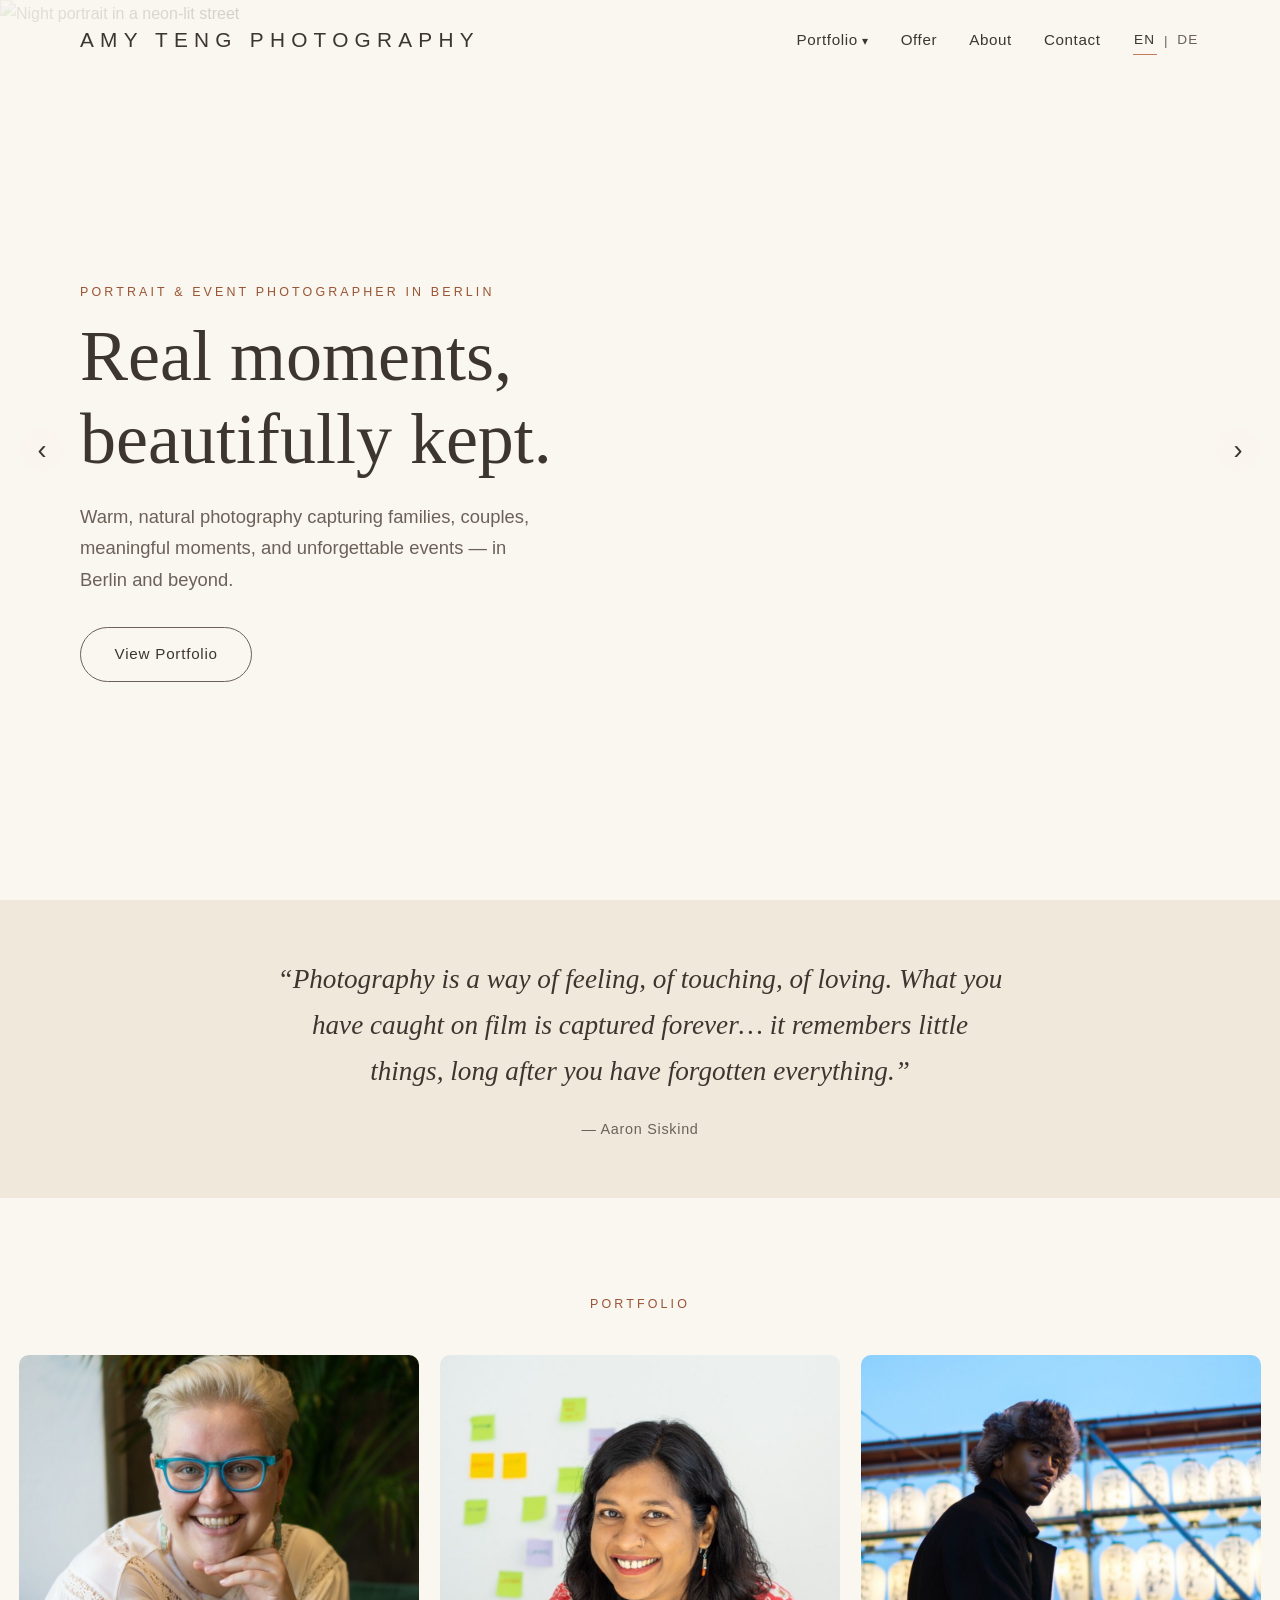
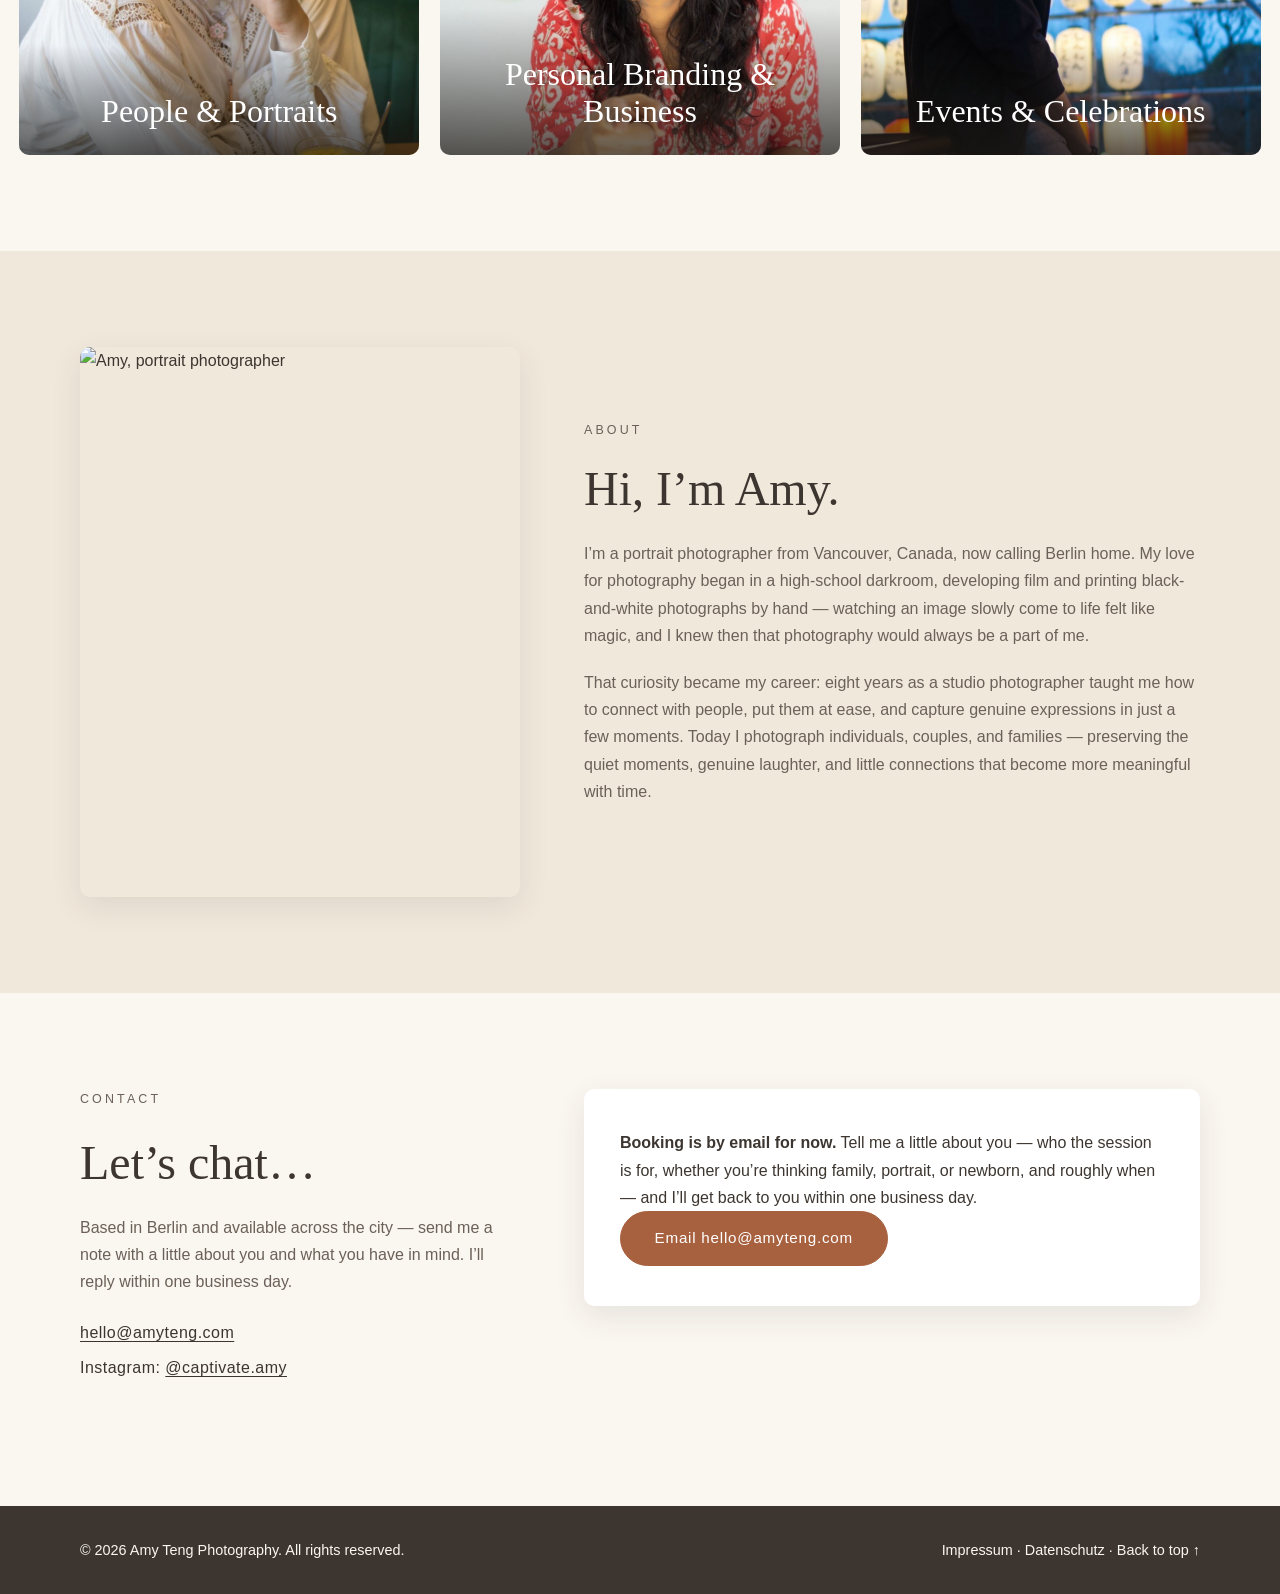
==== commit 083fea49: "Add files via upload Option to switch to German. Offer button added. Square spacing and modification" ====
--- a/index.html
+++ b/index.html
@@ -1,5 +1,5 @@
 <!DOCTYPE html>
-<html lang="en">
+<html lang="en" data-page="index">
 <head>
   <meta charset="UTF-8" />
   <meta name="viewport" content="width=device-width, initial-scale=1.0" />
@@ -50,20 +50,22 @@
   <header class="site-header">
     <nav class="nav container">
       <a href="#home" class="logo">Amy Teng Photography</a>
-      <button class="nav-toggle" aria-label="Open menu" aria-expanded="false">
+      <button class="nav-toggle" aria-label="Open menu" data-i18n-aria-label="aria.menu" aria-expanded="false">
         <span></span><span></span><span></span>
       </button>
       <ul class="nav-links">
         <li class="has-dropdown">
-          <a href="#portfolio" aria-haspopup="true">Portfolio</a>
+          <a href="#portfolio" aria-haspopup="true" data-i18n="nav.portfolio">Portfolio</a>
           <ul class="dropdown">
-            <li><a href="people-portraits.html">People &amp; Portraits</a></li>
-            <li><a href="personal-branding-business.html">Personal Branding &amp; Business</a></li>
-            <li><a href="events-celebrations.html">Events &amp; Celebrations</a></li>
+            <li><a href="people-portraits.html" data-i18n="cat.people">People &amp; Portraits</a></li>
+            <li><a href="personal-branding-business.html" data-i18n="cat.business">Personal Branding &amp; Business</a></li>
+            <li><a href="events-celebrations.html" data-i18n="cat.events">Events &amp; Celebrations</a></li>
           </ul>
         </li>
-        <li><a href="#about">About</a></li>
-        <li><a href="#book">Contact</a></li>
+        <li><a href="offer.html" data-i18n="nav.offer">Offer</a></li>
+        <li><a href="#about" data-i18n="nav.about">About</a></li>
+        <li><a href="#book" data-i18n="nav.contact">Contact</a></li>
+        <li class="lang-switch" role="group" aria-label="Language" data-i18n-aria-label="aria.lang"><button type="button" data-lang="en" aria-pressed="true">EN</button><span aria-hidden="true">|</span><button type="button" data-lang="de" aria-pressed="false">DE</button></li>
       </ul>
     </nav>
   </header>
@@ -79,14 +81,14 @@
       <img class="hero-slide" data-src="images/portfolio/dsc00873.jpg" alt="Expecting couple under a garden archway" width="1600" height="1066" aria-hidden="true" />
       <img class="hero-slide" data-src="images/portfolio/dsc08282.jpg" alt="Portrait beneath a giant temple lantern in Tokyo" width="1600" height="1066" aria-hidden="true" />
     </div>
-    <button class="hero-arrow hero-prev" aria-label="Previous photo">&#8249;</button>
-    <button class="hero-arrow hero-next" aria-label="Next photo">&#8250;</button>
+    <button class="hero-arrow hero-prev" aria-label="Previous photo" data-i18n-aria-label="aria.prev">&#8249;</button>
+    <button class="hero-arrow hero-next" aria-label="Next photo" data-i18n-aria-label="aria.next">&#8250;</button>
     <div class="hero-content container">
-      <p class="eyebrow">Portrait &amp; Event Photographer in Berlin</p>
-      <h1>Real moments,<br />beautifully kept.</h1>
-      <p class="hero-sub">Warm, natural photography capturing families, couples, meaningful moments, and unforgettable events &mdash; in Berlin and beyond.</p>
+      <p class="eyebrow" data-i18n="hero.eyebrow">Portrait &amp; Event Photographer in Berlin</p>
+      <h1 data-i18n="hero.h1">Real moments,<br />beautifully kept.</h1>
+      <p class="hero-sub" data-i18n="hero.sub">Warm, natural photography capturing families, couples, meaningful moments, and unforgettable events &mdash; in Berlin and beyond.</p>
       <div class="hero-actions">
-        <a href="#portfolio" class="btn btn-ghost">View Portfolio</a>
+        <a href="#portfolio" class="btn btn-ghost" data-i18n="hero.btn">View Portfolio</a>
       </div>
     </div>
   </section>
@@ -95,7 +97,7 @@
   <section class="quote-strip">
     <div class="container">
       <blockquote>
-        <p>&ldquo;Photography is a way of feeling, of touching, of loving. What you have caught on film is captured forever&hellip; it remembers little things, long after you have forgotten everything.&rdquo;</p>
+        <p data-i18n="quote.text">&ldquo;Photography is a way of feeling, of touching, of loving. What you have caught on film is captured forever&hellip; it remembers little things, long after you have forgotten everything.&rdquo;</p>
         <cite>&mdash; Aaron Siskind</cite>
       </blockquote>
     </div>
@@ -103,22 +105,22 @@
 
   <!-- ============ PORTFOLIO ============ -->
   <section id="portfolio" class="section">
-    <div class="container">
-      <p class="eyebrow">Portfolio</p>
+    <div class="container container-wide">
+      <p class="eyebrow" data-i18n="nav.portfolio">Portfolio</p>
       <!-- HOW TO CHANGE A TILE PHOTO: replace the file in images/categories/ with a new JPG of the SAME NAME
            (people-portraits.jpg, personal-branding-business.jpg, events-celebrations.jpg). Square works best; other shapes are cropped to fit. -->
       <div class="category-grid">
         <a class="category-tile" href="people-portraits.html">
           <img src="images/categories/people-portraits.jpg" alt="People &amp; Portraits — preview photo" width="1000" height="1000" loading="lazy" />
-          <span class="category-label">People &amp; Portraits</span>
+          <span class="category-label" data-i18n="cat.people">People &amp; Portraits</span>
         </a>
         <a class="category-tile" href="personal-branding-business.html">
           <img src="images/categories/personal-branding-business.jpg" alt="Personal Branding &amp; Business — preview photo" width="1000" height="1000" loading="lazy" />
-          <span class="category-label">Personal Branding &amp; Business</span>
+          <span class="category-label" data-i18n="cat.business">Personal Branding &amp; Business</span>
         </a>
         <a class="category-tile" href="events-celebrations.html">
           <img src="images/categories/events-celebrations.jpg" alt="Events &amp; Celebrations — preview photo" width="1000" height="1000" loading="lazy" />
-          <span class="category-label">Events &amp; Celebrations</span>
+          <span class="category-label" data-i18n="cat.events">Events &amp; Celebrations</span>
         </a>
       </div>
     </div>
@@ -131,10 +133,10 @@
         <img src="images/amy.jpg" alt="Amy, portrait photographer" loading="lazy" />
       </div>
       <div class="about-text">
-        <p class="eyebrow">About</p>
-        <h2>Hi, I&rsquo;m Amy.</h2>
-        <p>I&rsquo;m a portrait photographer from Vancouver, Canada, now calling Berlin home. My love for photography began in a high-school darkroom, developing film and printing black-and-white photographs by hand — watching an image slowly come to life felt like magic, and I knew then that photography would always be a part of me.</p>
-        <p>That curiosity became my career: eight years as a studio photographer taught me how to connect with people, put them at ease, and capture genuine expressions in just a few moments. Today I photograph individuals, couples, and families — preserving the quiet moments, genuine laughter, and little connections that become more meaningful with time.</p>
+        <p class="eyebrow" data-i18n="nav.about">About</p>
+        <h2 data-i18n="about.h2">Hi, I&rsquo;m Amy.</h2>
+        <p data-i18n="about.p1">I&rsquo;m a portrait photographer from Vancouver, Canada, now calling Berlin home. My love for photography began in a high-school darkroom, developing film and printing black-and-white photographs by hand — watching an image slowly come to life felt like magic, and I knew then that photography would always be a part of me.</p>
+        <p data-i18n="about.p2">That curiosity became my career: eight years as a studio photographer taught me how to connect with people, put them at ease, and capture genuine expressions in just a few moments. Today I photograph individuals, couples, and families — preserving the quiet moments, genuine laughter, and little connections that become more meaningful with time.</p>
       </div>
     </div>
   </section>
@@ -143,9 +145,9 @@
   <section id="book" class="section">
     <div class="container contact-grid">
       <div class="contact-intro">
-        <p class="eyebrow">Contact</p>
-        <h2>Let&rsquo;s chat&hellip;</h2>
-        <p>Based in Berlin and available across the city &mdash; send me a note with a little about you and what you have in mind. I&rsquo;ll reply within one business day.</p>
+        <p class="eyebrow" data-i18n="nav.contact">Contact</p>
+        <h2 data-i18n="contact.h2">Let&rsquo;s chat&hellip;</h2>
+        <p data-i18n="contact.p">Based in Berlin and available across the city &mdash; send me a note with a little about you and what you have in mind. I&rsquo;ll reply within one business day.</p>
         <ul class="contact-list">
           <li><a href="mailto:hello@amyteng.com">hello@amyteng.com</a></li>
           <li>Instagram: <a href="https://www.instagram.com/captivate.amy/" target="_blank" rel="noopener">@captivate.amy</a></li>
@@ -153,8 +155,8 @@
       </div>
       <!-- Booking is by email until the Web3Forms key is registered; form removed, see git history -->
       <div class="contact-form">
-        <p><strong>Booking is by email for now.</strong> Tell me a little about you &mdash; who the session is for, whether you&rsquo;re thinking family, portrait, or newborn, and roughly when &mdash; and I&rsquo;ll get back to you within one business day.</p>
-        <a class="btn" href="mailto:hello@amyteng.com?subject=Photography%20inquiry">Email hello@amyteng.com</a>
+        <p data-i18n="contact.book"><strong>Booking is by email for now.</strong> Tell me a little about you &mdash; who the session is for, whether you&rsquo;re thinking family, portrait, or newborn, and roughly when &mdash; and I&rsquo;ll get back to you within one business day.</p>
+        <a class="btn" href="mailto:hello@amyteng.com?subject=Photography%20inquiry" data-i18n="contact.btn">Email hello@amyteng.com</a>
       </div>
     </div>
   </section>
@@ -164,17 +166,18 @@
   <!-- ============ FOOTER ============ -->
   <footer class="site-footer">
     <div class="container footer-inner">
-      <p>&copy; <span id="year"></span> Amy Teng Photography. All rights reserved.</p>
-      <p><a href="impressum.html">Impressum</a> · <a href="datenschutz.html">Datenschutz</a> · <a href="#home">Back to top ↑</a></p>
+      <p data-i18n="footer.copy">&copy; <span id="year"></span> Amy Teng Photography. All rights reserved.</p>
+      <p><a href="impressum.html">Impressum</a> · <a href="datenschutz.html">Datenschutz</a> · <a href="#home" data-i18n="footer.top">Back to top ↑</a></p>
     </div>
   </footer>
 
   <!-- Lightbox -->
-  <div class="lightbox" role="dialog" aria-modal="true" aria-label="Photo viewer" hidden>
-    <button class="lightbox-close" aria-label="Close">&times;</button>
+  <div class="lightbox" role="dialog" aria-modal="true" aria-label="Photo viewer" data-i18n-aria-label="aria.viewer" hidden>
+    <button class="lightbox-close" aria-label="Close" data-i18n-aria-label="aria.close">&times;</button>
     <img src="" alt="" />
   </div>
 
   <script src="js/main.js"></script>
+  <script src="js/i18n.js"></script>
 </body>
 </html>
--- a/css/style.css
+++ b/css/style.css
@@ -618,13 +618,16 @@
 }
 
 /* ---------- Home: category tiles ---------- */
+/* wider than the normal container so the squares can be big */
+.container-wide { width: min(1520px, 97%); }
+
+#portfolio .eyebrow { text-align: center; }
+
 .category-grid {
   display: grid;
   grid-template-columns: repeat(3, 1fr);
-  gap: 0;
+  gap: clamp(0.75rem, 1.6vw, 1.75rem);
   margin-top: 2.5rem;
-  border-radius: var(--radius);
-  overflow: hidden;
 }
 
 .category-tile {
@@ -632,7 +635,8 @@
   display: block;
   aspect-ratio: 1 / 1;
   overflow: hidden;
-  background: var(--ink);
+  border-radius: var(--radius);
+  background: var(--white);   /* light backdrop: fading the photo on hover makes it lighter */
   color: var(--white);
   text-decoration: none;
 }
@@ -712,3 +716,87 @@
   /* tiles stack on phones so the names stay readable */
   .category-grid { grid-template-columns: 1fr; }
 }
+
+/* ---------- Language switch (EN | DE) ---------- */
+.lang-switch {
+  display: flex;
+  align-items: center;
+  gap: 0.45rem;
+  font-size: 0.85rem;
+  letter-spacing: 0.08em;
+  color: var(--ink-soft);
+}
+
+.lang-switch button {
+  background: none;
+  border: none;
+  border-bottom: 1px solid transparent;
+  cursor: pointer;
+  font: inherit;
+  letter-spacing: inherit;
+  color: var(--ink-soft);
+  padding: 0.15rem 0.1rem;
+}
+
+.lang-switch button:hover { color: var(--terracotta-text); }
+
+.lang-switch button[aria-pressed="true"] {
+  color: var(--ink);
+  font-weight: 500;
+  border-bottom-color: var(--terracotta);
+}
+
+.lang-switch button:focus-visible { outline: 2px solid var(--terracotta); outline-offset: 2px; }
+
+.nav-right { display: flex; align-items: center; gap: 1.5rem; }
+
+@media (max-width: 640px) {
+  .lang-switch { justify-content: center; padding-top: 0.5rem; font-size: 0.95rem; }
+}
+
+/* The logo and menu no longer fit on one line below ~1000px: use the phone-style menu there */
+@media (max-width: 1000px) {
+  .nav { padding-block: 1rem; }
+  .nav-toggle { display: flex; }
+
+  .nav-links {
+    position: absolute;
+    top: 100%;
+    left: 0;
+    right: 0;
+    flex-direction: column;
+    gap: 1.4rem;
+    background: var(--cream);
+    padding: 1.5rem 0 2rem;
+    border-bottom: 1px solid rgba(61, 54, 48, 0.08);
+    display: none;
+  }
+
+  .nav-links.open { display: flex; }
+
+  .has-dropdown { text-align: center; }
+  .has-dropdown > a::after { display: none; }
+
+  .dropdown {
+    position: static;
+    min-width: 0;
+    padding: 0.25rem 0 0;
+    background: none;
+    border: none;
+    box-shadow: none;
+    opacity: 1;
+    visibility: visible;
+    transform: none;
+    text-align: center;
+  }
+  .dropdown::before { display: none; }
+  .dropdown a:not(.btn) { padding: 0.4rem 0; font-size: 0.88rem; color: var(--ink-soft); }
+
+  .lang-switch { justify-content: center; font-size: 0.95rem; }
+}
+
+/* legal pages: the logo already links home, so on phones keep just the language switch */
+@media (max-width: 640px) {
+  .nav-right .back-link { display: none; }
+  .nav-right .lang-switch { padding-top: 0; }
+}
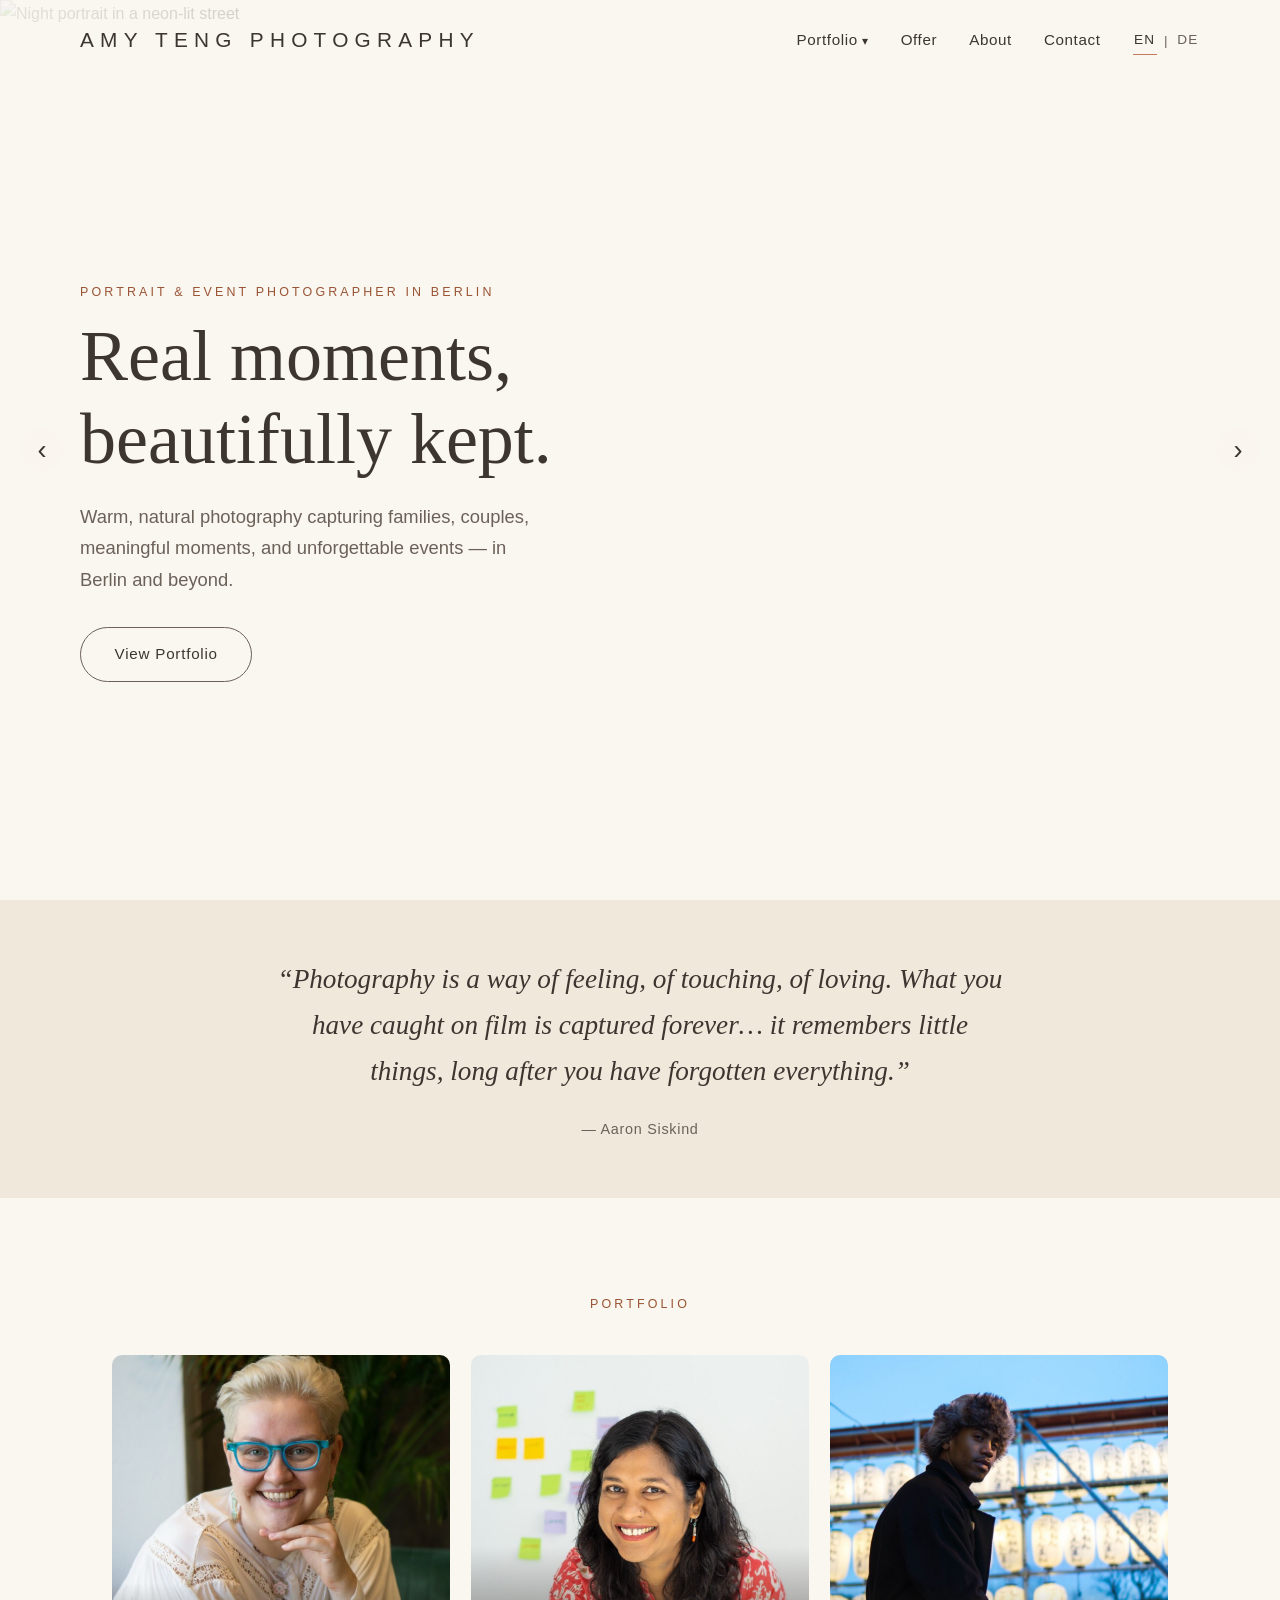
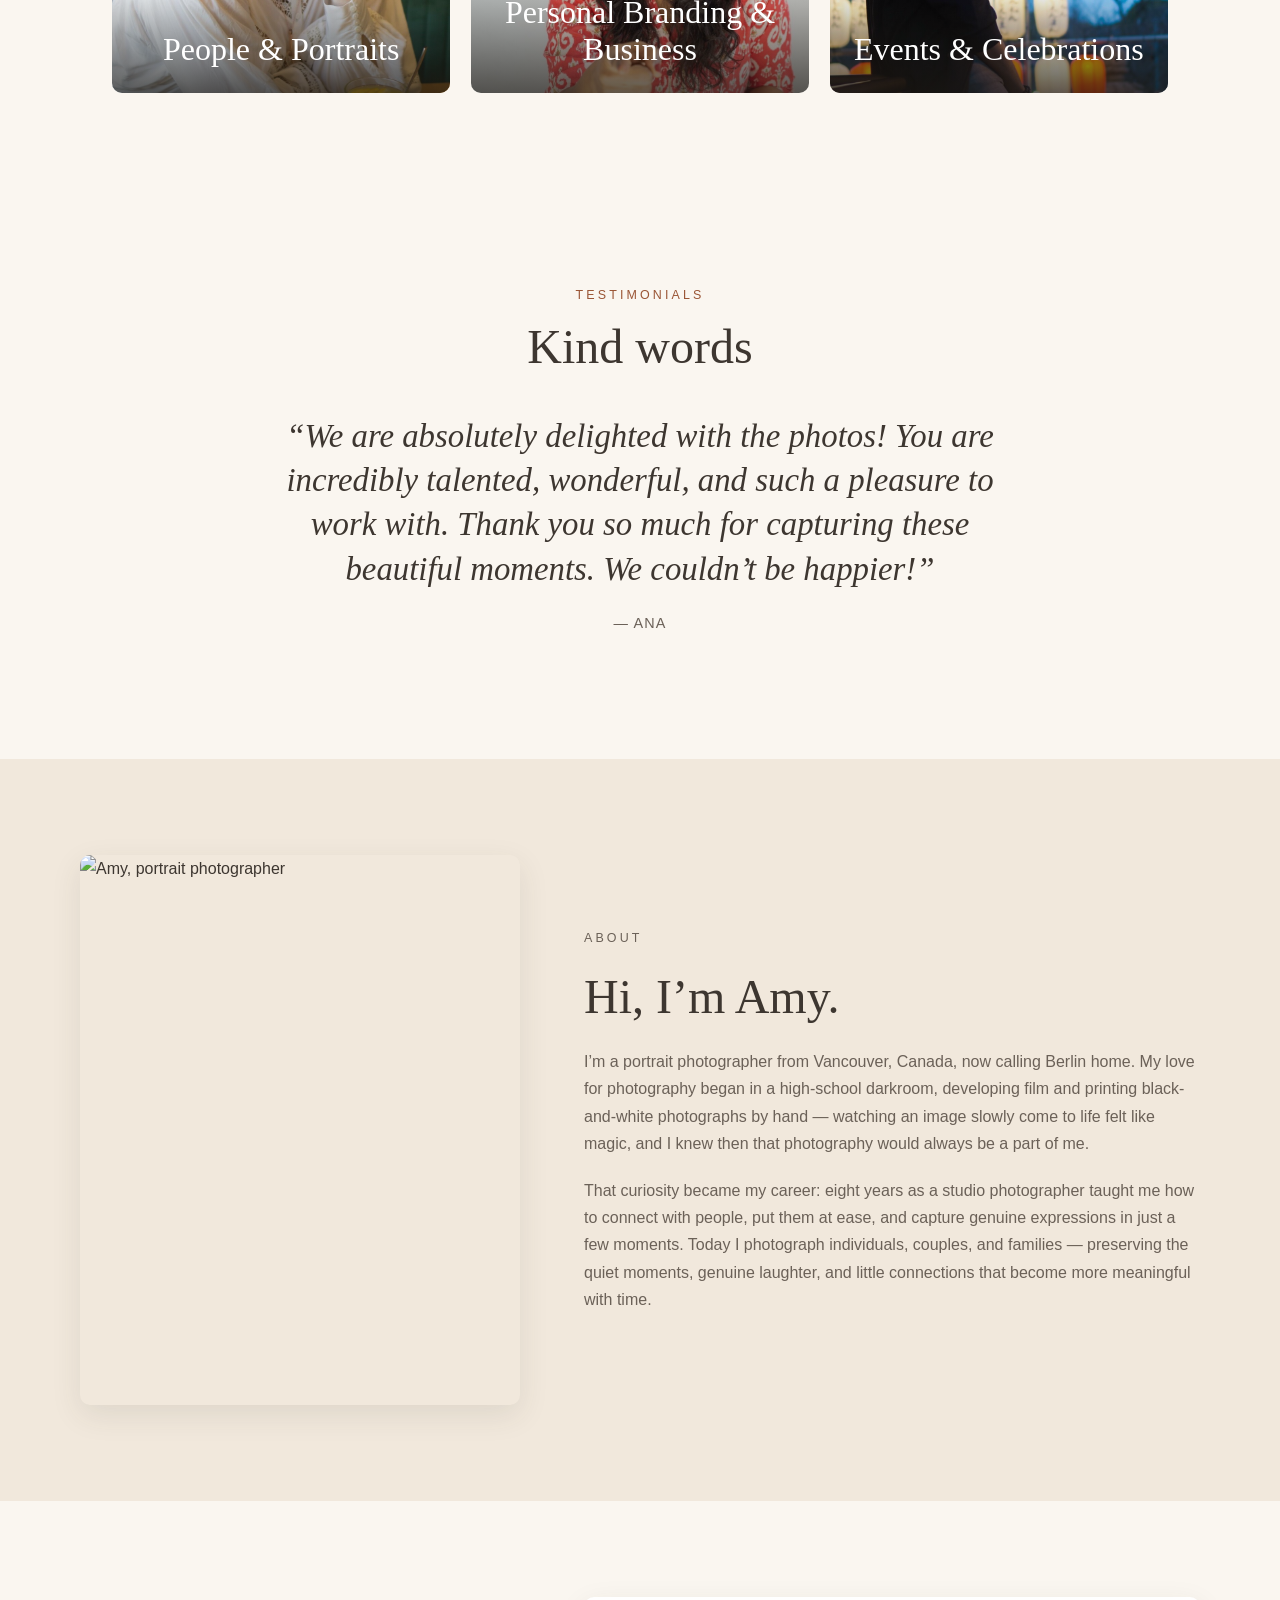
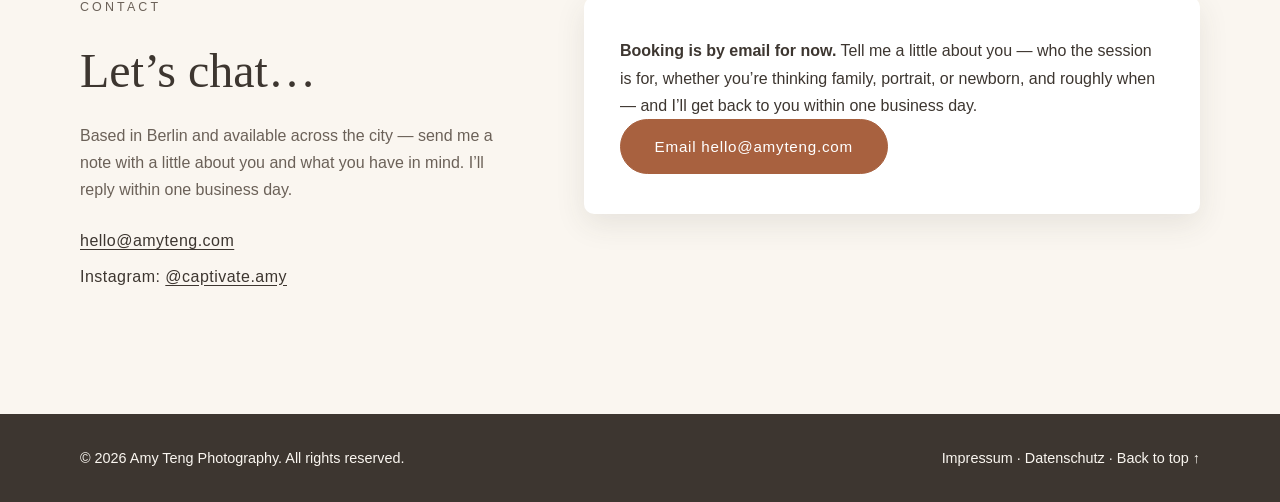
==== commit ce25a777: "Add files via upload Squares on index smaller. Testimony section added. Images in portfolio in carou" ====
--- a/index.html
+++ b/index.html
@@ -126,6 +126,32 @@
     </div>
   </section>
 
+  <!-- ============ TESTIMONIALS ============ -->
+  <section id="testimonials" class="section testimonials">
+    <div class="container">
+      <p class="eyebrow" data-i18n="testi.eyebrow">Testimonials</p>
+      <h2 data-i18n="testi.h2">Kind words</h2>
+
+      <!-- HOW TO ADD A TESTIMONIAL: copy one whole <figure class="testimonial"> ... </figure> block below,
+           paste it right after the last one, and change the text and the name.
+           With 2 or more, the arrows and dots appear and the slider turns by itself every 7 seconds.
+           (To also translate it for the German site, give the <p> a data-i18n="testi.2" and add that key in js/i18n.js.) -->
+      <div class="testimonial-slider" data-testimonials>
+        <div class="testimonial-stage">
+          <button type="button" class="slider-arrow slider-prev" aria-label="Previous testimonial" data-i18n-aria-label="aria.prevT">&#8249;</button>
+          <div class="testimonial-viewport">
+            <figure class="testimonial">
+              <p class="testimonial-text" data-i18n="testi.1">&ldquo;We are absolutely delighted with the photos! You are incredibly talented, wonderful, and such a pleasure to work with. Thank you so much for capturing these beautiful moments. We couldn&rsquo;t be happier!&rdquo;</p>
+              <figcaption>&mdash; Ana</figcaption>
+            </figure>
+          </div>
+          <button type="button" class="slider-arrow slider-next" aria-label="Next testimonial" data-i18n-aria-label="aria.nextT">&#8250;</button>
+        </div>
+        <div class="slider-dots"></div>
+      </div>
+    </div>
+  </section>
+
   <!-- ============ ABOUT ============ -->
   <section id="about" class="section section-alt">
     <div class="container about-grid">
@@ -178,6 +204,7 @@
   </div>
 
   <script src="js/main.js"></script>
+  <script src="js/sliders.js"></script>
   <script src="js/i18n.js"></script>
 </body>
 </html>
--- a/css/style.css
+++ b/css/style.css
@@ -619,7 +619,8 @@
 
 /* ---------- Home: category tiles ---------- */
 /* wider than the normal container so the squares can be big */
-.container-wide { width: min(1520px, 97%); }
+.container-wide { width: min(1292px, 82.5%); }   /* squares: 15% smaller, clear of the screen edges */
+.container-carousel { width: min(1400px, 94%); }
 
 #portfolio .eyebrow { text-align: center; }
 
@@ -800,3 +801,153 @@
   .nav-right .back-link { display: none; }
   .nav-right .lang-switch { padding-top: 0; }
 }
+
+/* ---------- Testimonials ---------- */
+.testimonials { text-align: center; }
+
+.testimonial-slider { max-width: 54rem; margin: 2.5rem auto 0; }
+
+.testimonial-stage { position: relative; padding-inline: 3.75rem; }
+
+.testimonial-viewport { display: grid; }
+
+.testimonial {
+  grid-area: 1 / 1;
+  margin: 0;
+  opacity: 0;
+  visibility: hidden;
+  transition: opacity 0.7s ease, visibility 0.7s;
+}
+
+.testimonial.is-active { opacity: 1; visibility: visible; }
+
+/* before the script runs: just show the first one */
+.testimonial-slider:not(.is-ready) .testimonial:first-child { opacity: 1; visibility: visible; }
+.testimonial-slider:not(.is-ready) .testimonial:not(:first-child) { display: none; }
+
+.testimonial-text {
+  font-family: var(--font-display);
+  font-style: italic;
+  font-size: clamp(1.45rem, 3vw, 2.05rem);
+  line-height: 1.35;
+  margin-bottom: 1.25rem;
+}
+
+.testimonial figcaption {
+  font-size: 0.9rem;
+  color: var(--ink-soft);
+  letter-spacing: 0.08em;
+  text-transform: uppercase;
+}
+
+.slider-arrow,
+.carousel-arrow {
+  display: none;
+  align-items: center;
+  justify-content: center;
+  width: 44px;
+  height: 44px;
+  border-radius: 50%;
+  border: 1px solid rgba(61, 54, 48, 0.18);
+  background: rgba(250, 246, 240, 0.92);
+  color: var(--ink);
+  font-size: 1.6rem;
+  line-height: 1;
+  cursor: pointer;
+  transition: background 0.2s, color 0.2s, opacity 0.2s;
+}
+
+.slider-arrow:hover,
+.carousel-arrow:hover { background: var(--ink); color: var(--cream); }
+
+.slider-arrow:focus-visible,
+.carousel-arrow:focus-visible { outline: 2px solid var(--terracotta); outline-offset: 2px; }
+
+.slider-arrow {
+  position: absolute;
+  top: 50%;
+  transform: translateY(-50%);
+}
+.slider-prev { left: 0; }
+.slider-next { right: 0; }
+
+.testimonial-slider.has-multiple .slider-arrow { display: flex; }
+
+.slider-dots {
+  display: flex;
+  justify-content: center;
+  gap: 0.6rem;
+  margin-top: 1.75rem;
+}
+
+.slider-dots button {
+  width: 10px;
+  height: 10px;
+  padding: 0;
+  border: none;
+  border-radius: 50%;
+  background: rgba(61, 54, 48, 0.25);
+  cursor: pointer;
+  transition: background 0.2s, transform 0.2s;
+}
+
+.slider-dots button.is-active { background: var(--terracotta); transform: scale(1.25); }
+.slider-dots button:focus-visible { outline: 2px solid var(--terracotta); outline-offset: 3px; }
+
+/* ---------- Photo carousel (category pages) ---------- */
+.carousel { position: relative; }
+
+.carousel-track {
+  display: flex;
+  gap: 1rem;
+  overflow-x: auto;
+  scroll-snap-type: x mandatory;
+  scroll-behavior: smooth;
+  -webkit-overflow-scrolling: touch;
+  padding-bottom: 1.25rem;
+  scrollbar-width: thin;
+  scrollbar-color: var(--terracotta) transparent;
+}
+
+.carousel-track:focus-visible { outline: 2px solid var(--terracotta); outline-offset: 4px; }
+
+.carousel-track .gallery-item {
+  flex: 0 0 auto;
+  margin: 0;
+  scroll-snap-align: start;
+}
+
+.carousel-track .gallery-item img {
+  width: auto;
+  max-width: none;
+  height: clamp(300px, 64vh, 640px);
+}
+
+.carousel-arrow {
+  display: flex;
+  position: absolute;
+  top: calc(50% - 0.6rem);
+  transform: translateY(-50%);
+  z-index: 2;
+  width: 52px;
+  height: 52px;
+  box-shadow: var(--shadow);
+}
+.carousel-prev { left: 1rem; }
+.carousel-next { right: 1rem; }
+.carousel-arrow:disabled { opacity: 0; pointer-events: none; }
+
+@media (max-width: 640px) {
+  .container-wide { width: 88%; }
+  .testimonial-stage { padding-inline: 2.5rem; }
+  .slider-arrow { width: 34px; height: 34px; font-size: 1.3rem; }
+  .carousel-arrow { width: 40px; height: 40px; font-size: 1.3rem; }
+  .carousel-prev { left: 0.5rem; }
+  .carousel-next { right: 0.5rem; }
+  .carousel-track .gallery-item img { height: clamp(260px, 58vh, 480px); }
+}
+
+@media (prefers-reduced-motion: reduce) {
+  .testimonial { transition: none; }
+  .carousel-track { scroll-behavior: auto; }
+}
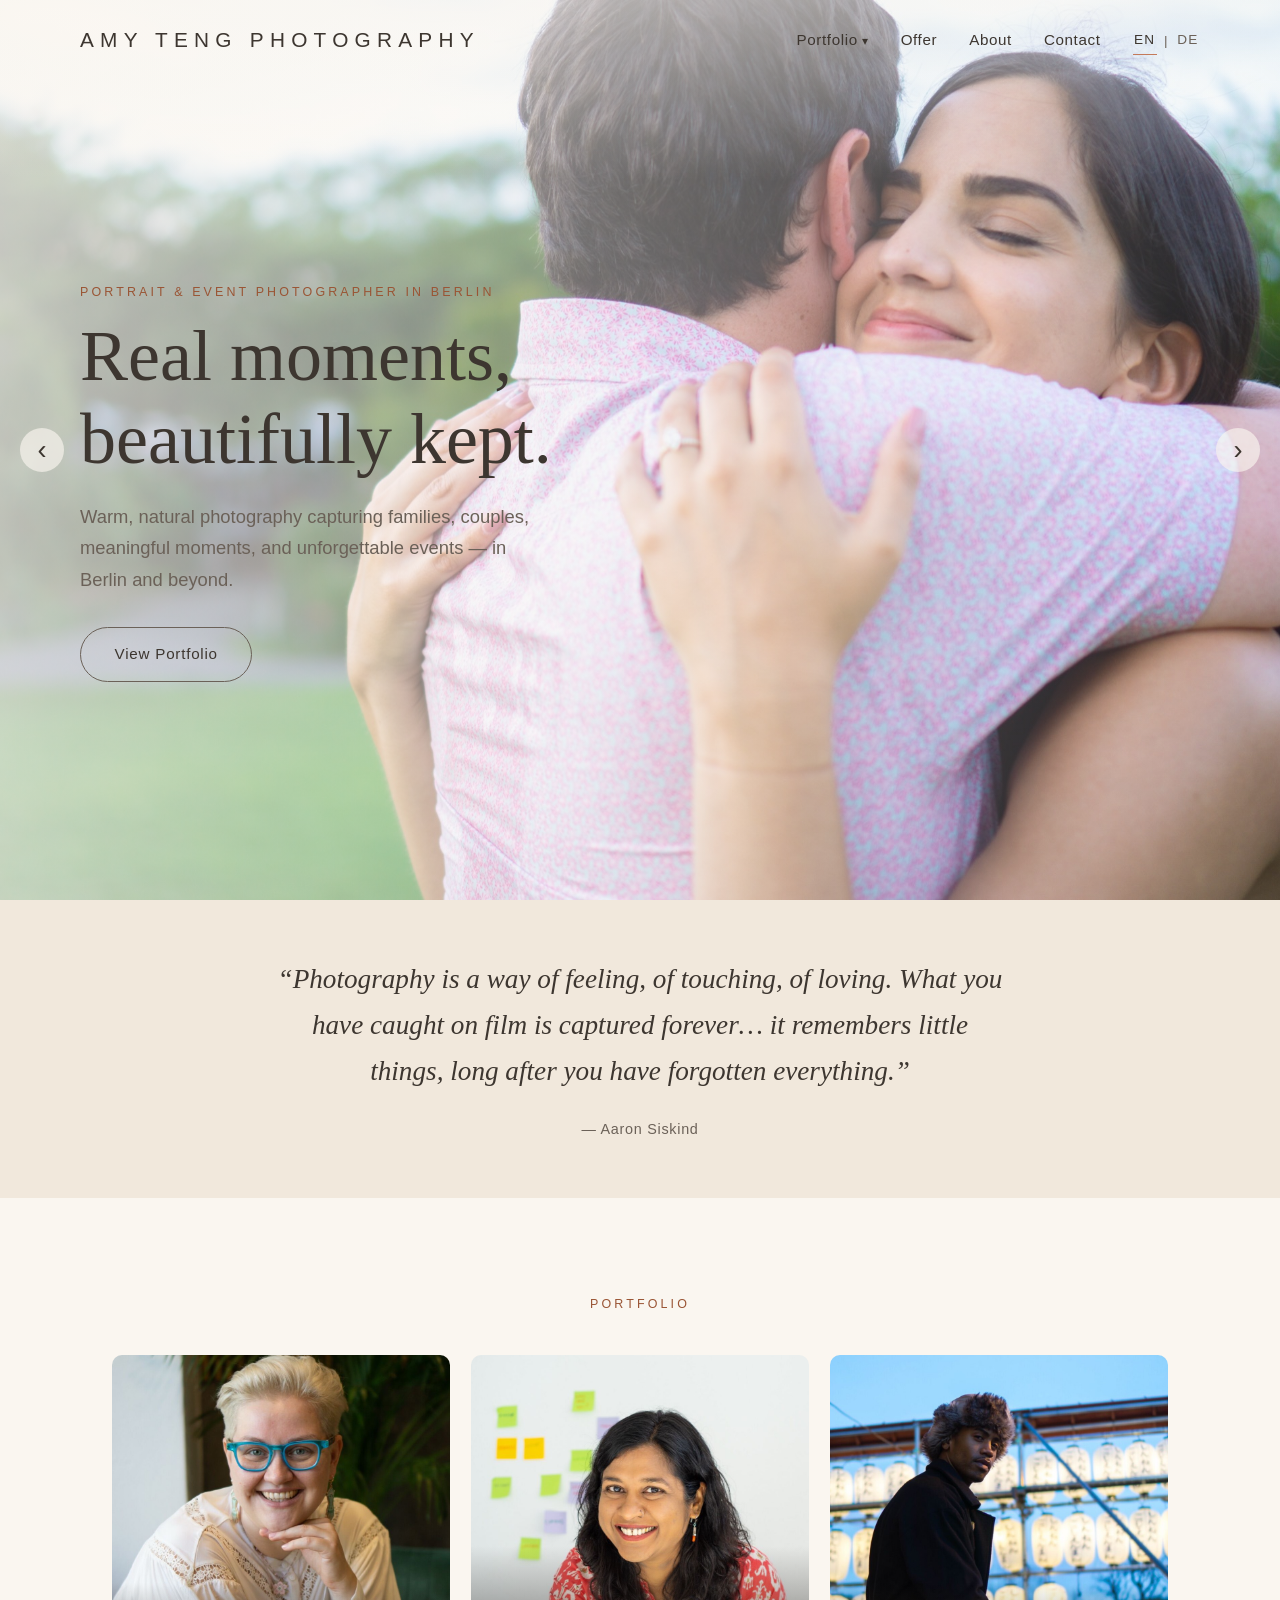
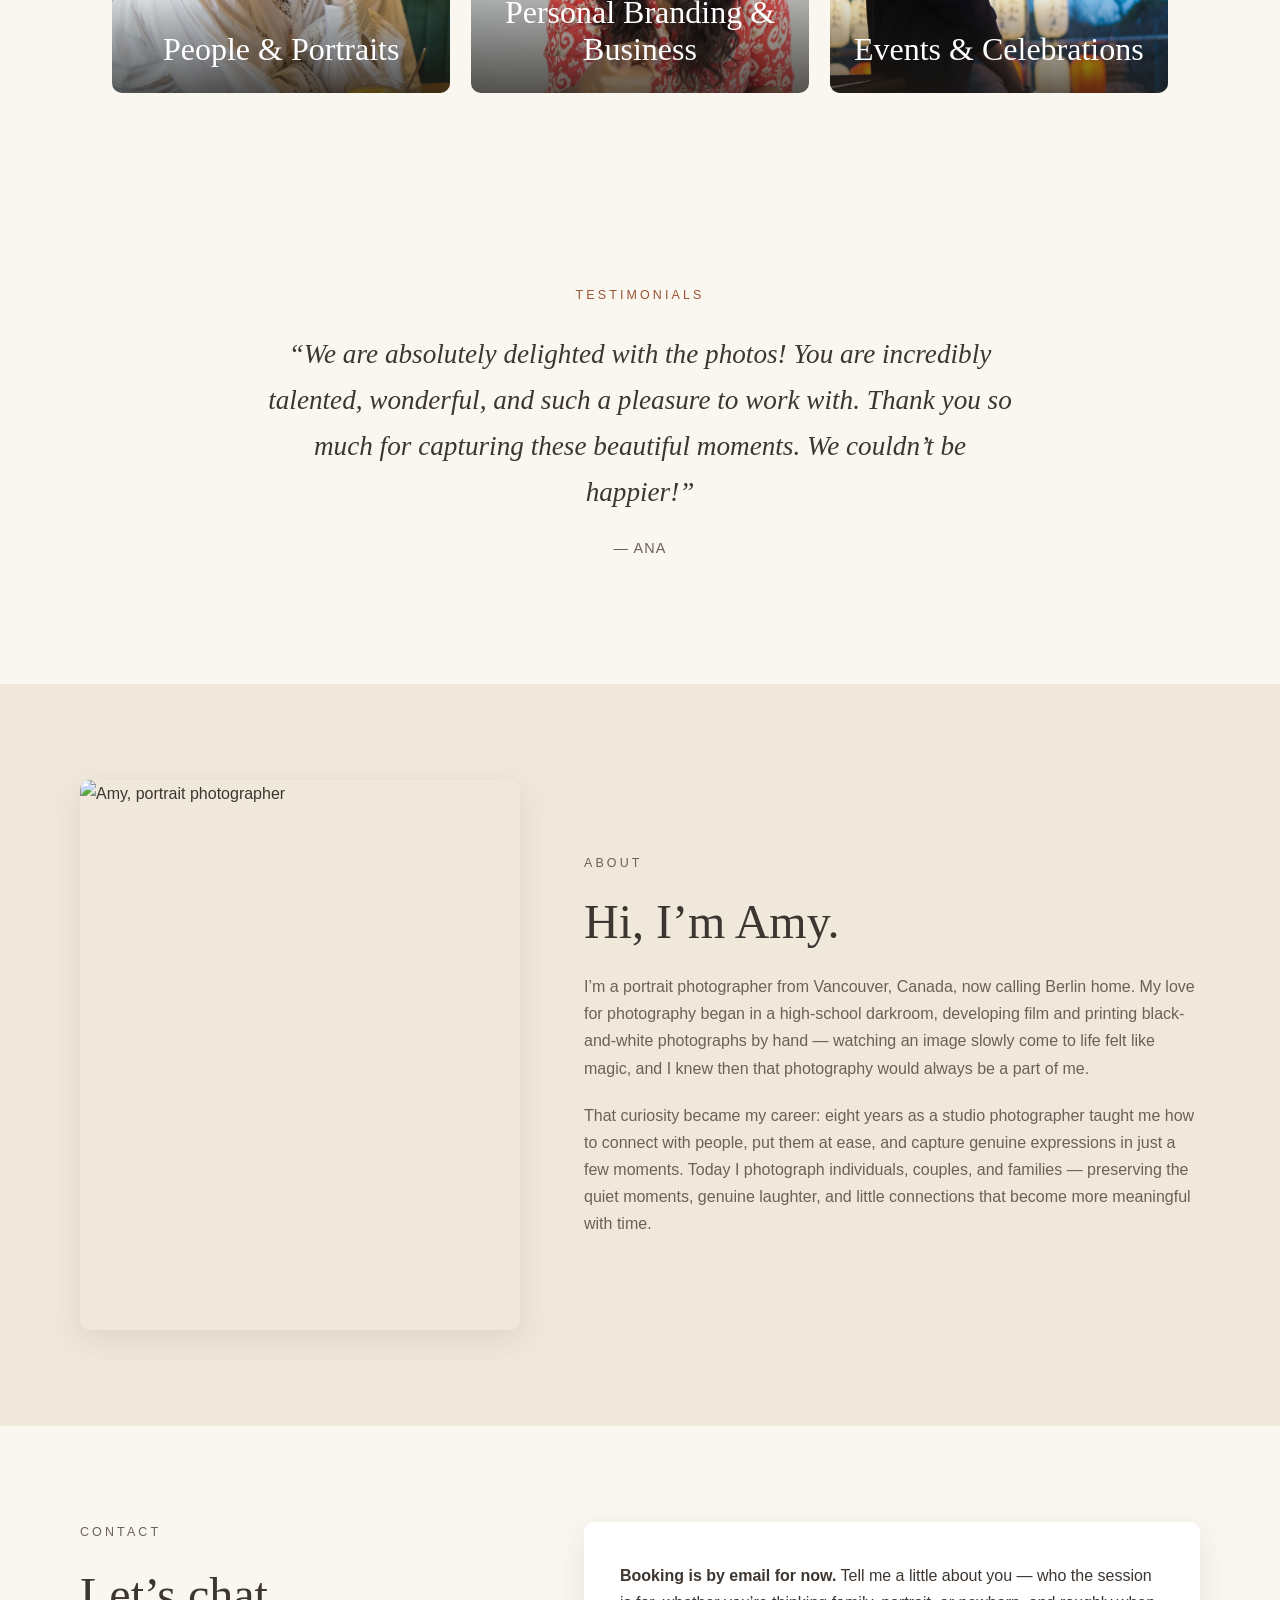
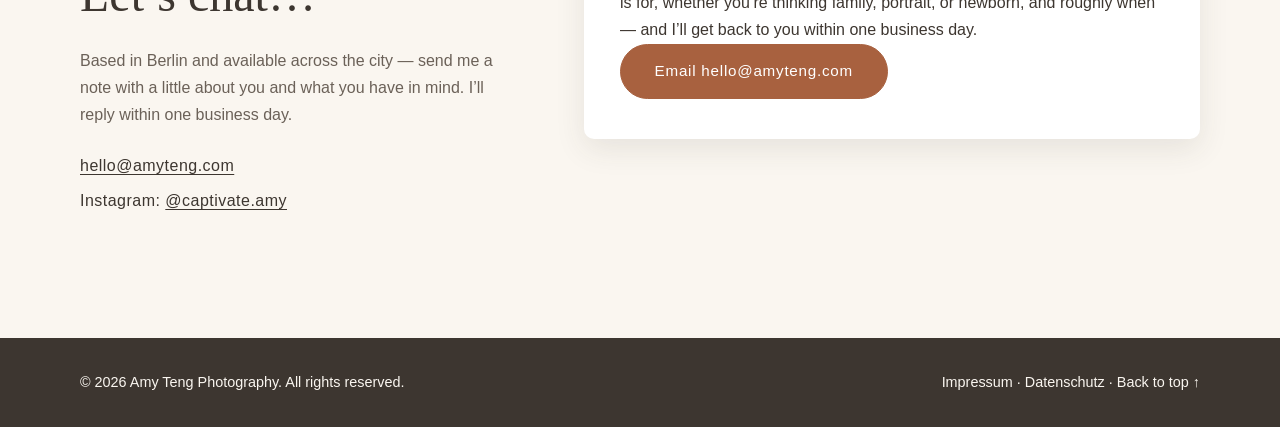
==== commit 3084b69d: "Add files via upload New hero images, also set to auto roate, sequence of images rearrange, new imag" ====
--- a/index.html
+++ b/index.html
@@ -11,10 +11,10 @@
   <meta property="og:type" content="website" />
   <meta property="og:title" content="Portrait &amp; Event Photographer in Berlin — Amy Teng Photography" />
   <meta property="og:description" content="Warm, natural portrait and family photography in Berlin by Amy Teng. Family sessions, couples, maternity and newborn — book your session today." />
-  <meta property="og:image" content="https://amyteng.com/images/portfolio/walkwithamy-07393.jpg" />
-  <meta property="og:image:width" content="1600" />
-  <meta property="og:image:height" content="1066" />
-  <meta property="og:image:alt" content="Night portrait in a neon-lit street — Amy Teng Photography, Berlin" />
+  <meta property="og:image" content="https://amyteng.com/images/hero-slides/hero-01.jpg" />
+  <meta property="og:image:width" content="2000" />
+  <meta property="og:image:height" content="1333" />
+  <meta property="og:image:alt" content="Couple embracing in a green park — Amy Teng Photography, Berlin" />
   <meta property="og:site_name" content="Amy Teng Photography" />
   <meta property="og:locale" content="en_US" />
   <meta property="og:url" content="https://amyteng.com/" />
@@ -28,7 +28,7 @@
     "name": "Amy Teng Photography",
     "description": "Warm, natural portrait and family photography in Berlin. Family sessions, couples, maternity and newborn.",
     "url": "https://amyteng.com/",
-    "image": "https://amyteng.com/images/portfolio/walkwithamy-07393.jpg",
+    "image": "https://amyteng.com/images/hero-slides/hero-01.jpg",
     "address": {
       "@type": "PostalAddress",
       "addressLocality": "Berlin",
@@ -75,11 +75,13 @@
   <!-- ============ HERO ============ -->
   <section id="home" class="hero">
     <div class="hero-media">
-      <img class="hero-slide is-active" src="images/portfolio/walkwithamy-07393.jpg" alt="Night portrait in a neon-lit street" width="1600" height="1066" fetchpriority="high" />
-      <img class="hero-slide" data-src="images/hero.jpg" alt="Couple holding hands on stone steps" width="1600" height="1066" aria-hidden="true" />
-      <img class="hero-slide" data-src="images/portfolio/dsc09295.jpg" alt="A warm hug in the park" width="1600" height="1066" aria-hidden="true" />
-      <img class="hero-slide" data-src="images/portfolio/dsc00873.jpg" alt="Expecting couple under a garden archway" width="1600" height="1066" aria-hidden="true" />
-      <img class="hero-slide" data-src="images/portfolio/dsc08282.jpg" alt="Portrait beneath a giant temple lantern in Tokyo" width="1600" height="1066" aria-hidden="true" />
+      <!-- HERO SLIDES: they rotate automatically (see js/main.js). To add one, copy a line below with data-src=... and change the file name and description. -->
+      <img class="hero-slide is-active" src="images/hero-slides/hero-01.jpg" alt="Couple embracing in a green park" width="2000" height="1333" fetchpriority="high" />
+      <img class="hero-slide" data-src="images/hero-slides/hero-02.jpg" alt="Smiling man beneath a giant red temple lantern" width="2000" height="1333" aria-hidden="true" />
+      <img class="hero-slide" data-src="images/hero-slides/hero-03.jpg" alt="Family with a baby in winter hats looking out over a stone wall" width="2000" height="1333" aria-hidden="true" />
+      <img class="hero-slide" data-src="images/hero-slides/hero-04.jpg" alt="Smiling woman in a red coat and patterned scarf on a city street" width="2000" height="1333" aria-hidden="true" />
+      <img class="hero-slide" data-src="images/hero-slides/hero-05.jpg" alt="Couple holding hands on stone steps" width="2000" height="1333" aria-hidden="true" />
+      <img class="hero-slide" data-src="images/hero-slides/hero-06.jpg" alt="Person sitting on a window ledge against an orange wall" width="2000" height="1333" aria-hidden="true" />
     </div>
     <button class="hero-arrow hero-prev" aria-label="Previous photo" data-i18n-aria-label="aria.prev">&#8249;</button>
     <button class="hero-arrow hero-next" aria-label="Next photo" data-i18n-aria-label="aria.next">&#8250;</button>
@@ -130,7 +132,6 @@
   <section id="testimonials" class="section testimonials">
     <div class="container">
       <p class="eyebrow" data-i18n="testi.eyebrow">Testimonials</p>
-      <h2 data-i18n="testi.h2">Kind words</h2>
 
       <!-- HOW TO ADD A TESTIMONIAL: copy one whole <figure class="testimonial"> ... </figure> block below,
            paste it right after the last one, and change the text and the name.
--- a/css/style.css
+++ b/css/style.css
@@ -805,7 +805,7 @@
 /* ---------- Testimonials ---------- */
 .testimonials { text-align: center; }
 
-.testimonial-slider { max-width: 54rem; margin: 2.5rem auto 0; }
+.testimonial-slider { max-width: 54rem; margin: 1.5rem auto 0; }
 
 .testimonial-stage { position: relative; padding-inline: 3.75rem; }
 
@@ -828,8 +828,8 @@
 .testimonial-text {
   font-family: var(--font-display);
   font-style: italic;
-  font-size: clamp(1.45rem, 3vw, 2.05rem);
-  line-height: 1.35;
+  font-size: clamp(1.35rem, 2.5vw, 1.7rem);   /* same as the Aaron Siskind quote */
+  line-height: 1.7;
   margin-bottom: 1.25rem;
 }
 
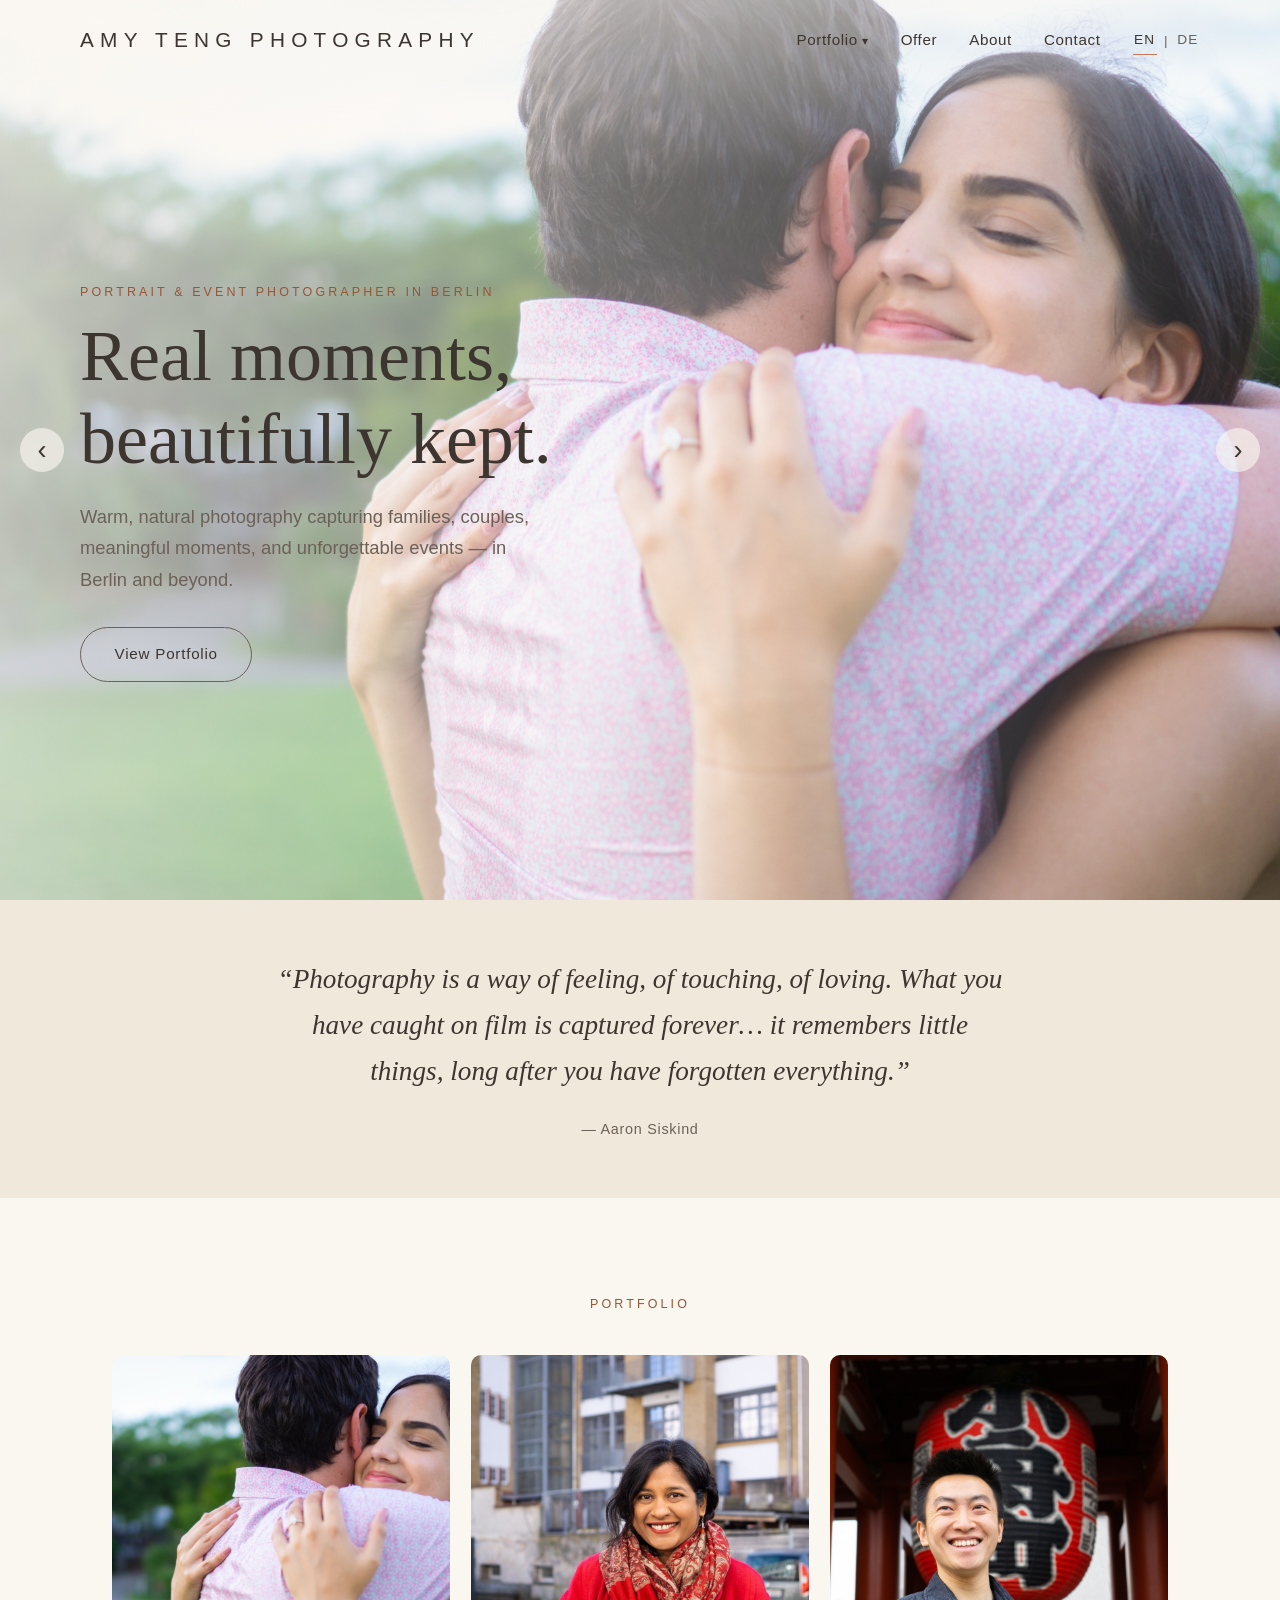
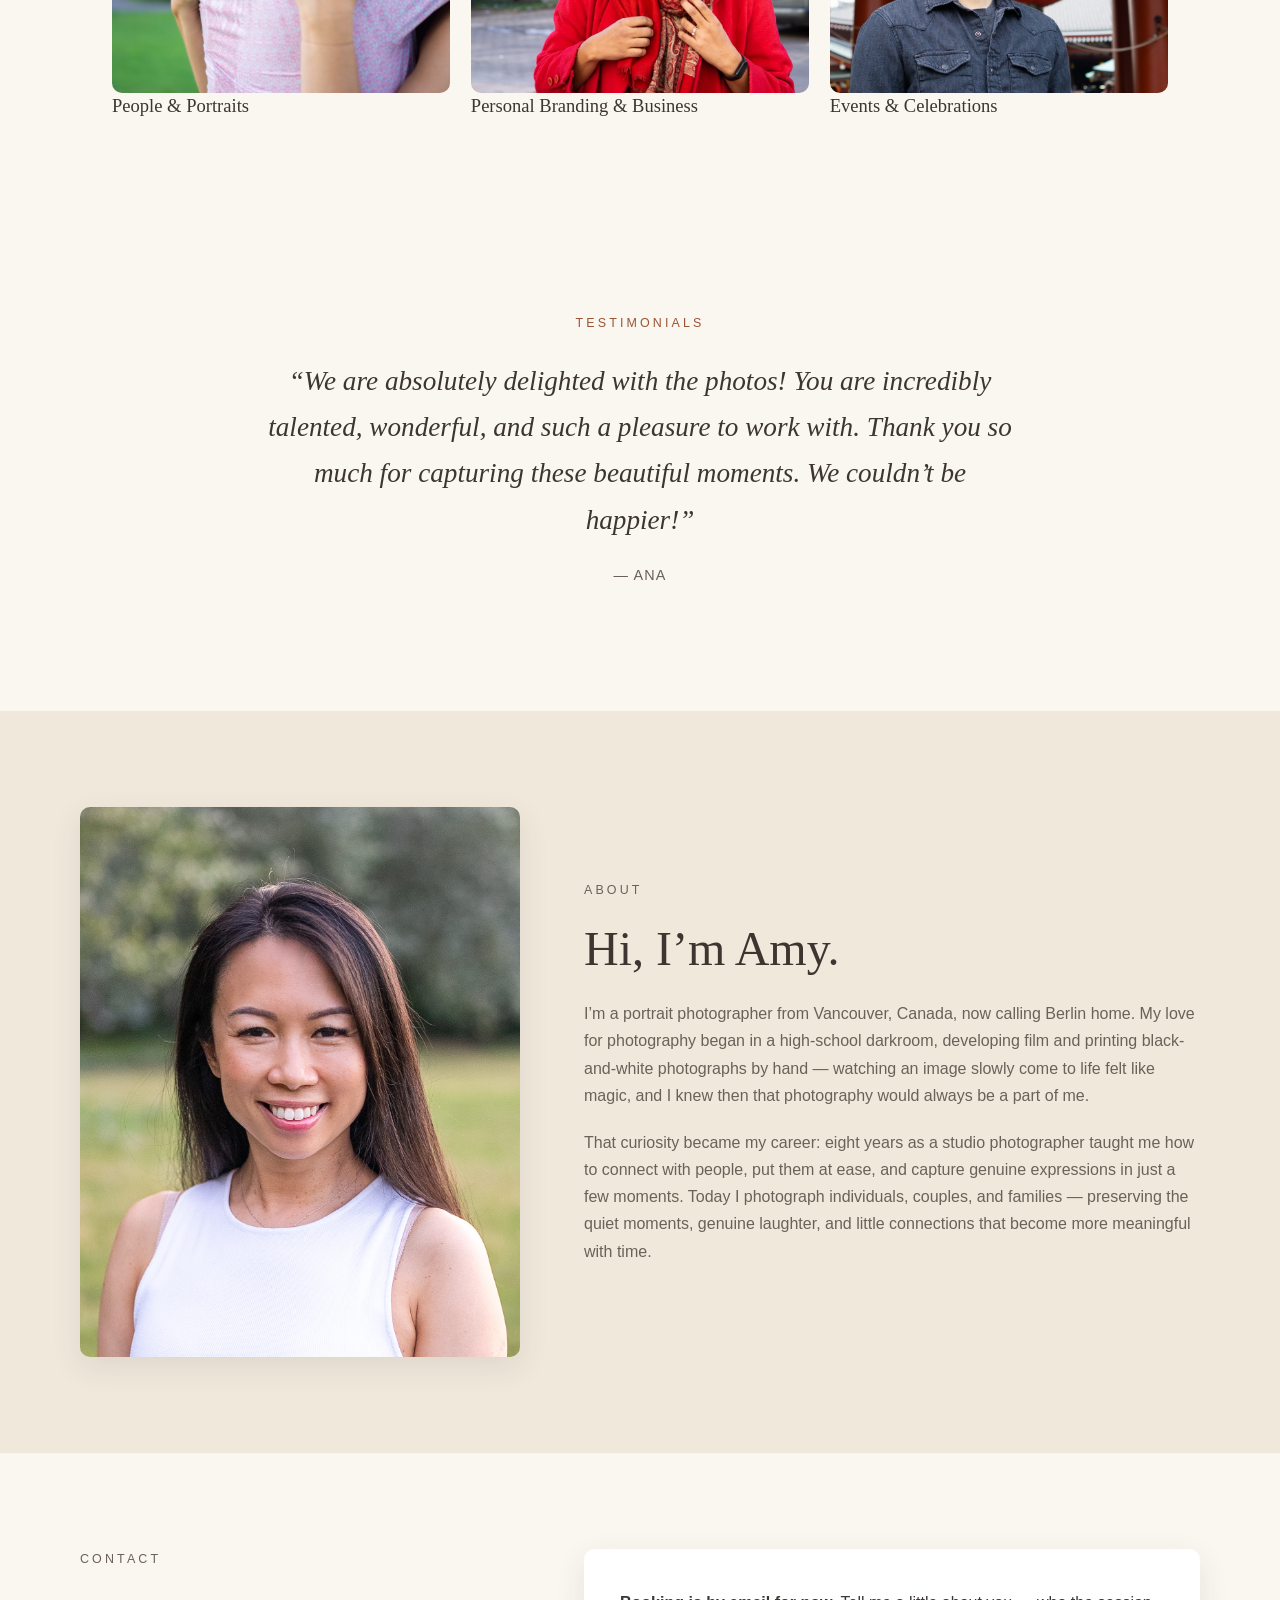
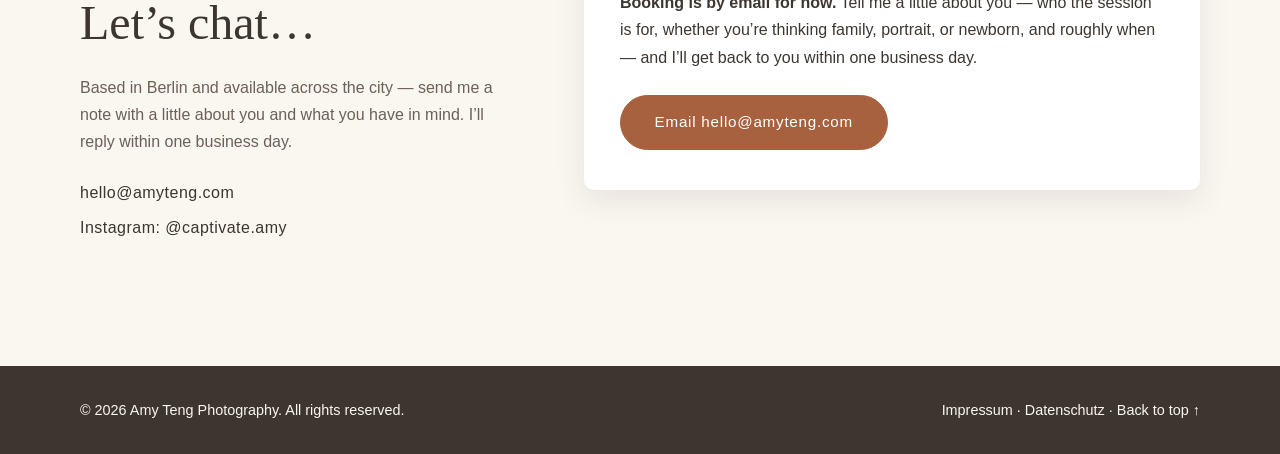
==== commit 80086f66: "Add files via upload Tile update with new images, some mobile tweaks" ====
--- a/index.html
+++ b/index.html
@@ -75,10 +75,11 @@
   <!-- ============ HERO ============ -->
   <section id="home" class="hero">
     <div class="hero-media">
-      <!-- HERO SLIDES: they rotate automatically (see js/main.js). To add one, copy a line below with data-src=... and change the file name and description. -->
-      <img class="hero-slide is-active" src="images/hero-slides/hero-01.jpg" alt="Couple embracing in a green park" width="2000" height="1333" fetchpriority="high" />
+      <!-- HERO SLIDES: they rotate automatically (see js/main.js). To add one, copy a line below with data-src=... and change the file name and description.
+           On phones, class pos-left / pos-left-more shifts a photo to the left (see css/style.css). -->
+      <img class="hero-slide is-active pos-left" src="images/hero-slides/hero-01.jpg" alt="Couple embracing in a green park" width="2000" height="1333" fetchpriority="high" />
       <img class="hero-slide" data-src="images/hero-slides/hero-02.jpg" alt="Smiling man beneath a giant red temple lantern" width="2000" height="1333" aria-hidden="true" />
-      <img class="hero-slide" data-src="images/hero-slides/hero-03.jpg" alt="Family with a baby in winter hats looking out over a stone wall" width="2000" height="1333" aria-hidden="true" />
+      <img class="hero-slide pos-left-more" data-src="images/hero-slides/hero-03.jpg" alt="Family with a baby in winter hats looking out over a stone wall" width="2000" height="1333" aria-hidden="true" />
       <img class="hero-slide" data-src="images/hero-slides/hero-04.jpg" alt="Smiling woman in a red coat and patterned scarf on a city street" width="2000" height="1333" aria-hidden="true" />
       <img class="hero-slide" data-src="images/hero-slides/hero-05.jpg" alt="Couple holding hands on stone steps" width="2000" height="1333" aria-hidden="true" />
       <img class="hero-slide" data-src="images/hero-slides/hero-06.jpg" alt="Person sitting on a window ledge against an orange wall" width="2000" height="1333" aria-hidden="true" />
--- a/css/style.css
+++ b/css/style.css
@@ -466,8 +466,7 @@
 
 .contact-list a {
   color: var(--ink);
-  text-decoration: underline;
-  text-underline-offset: 0.2em;
+  text-decoration: none;
 }
 
 .contact-list a:hover { color: var(--terracotta-dark); }
@@ -951,3 +950,57 @@
   .testimonial { transition: none; }
   .carousel-track { scroll-behavior: auto; }
 }
+
+/* ---------- Contact: space above the email button ---------- */
+.contact-form .btn { margin-top: 1.5rem; }
+
+/* ---------- Category pages: return-to-home button under the carousel ---------- */
+.carousel-home { text-align: center; margin-top: 2.5rem; }
+
+/* ---------- Home tiles, web version: name sits below the photo, bottom-left ---------- */
+@media (min-width: 641px) {
+  .category-tile {
+    aspect-ratio: auto;
+    overflow: visible;
+    background: none;
+    color: var(--ink);
+  }
+
+  .category-tile img {
+    display: block;
+    height: auto;
+    aspect-ratio: 1 / 1;
+    border-radius: var(--radius);
+  }
+
+  /* fading the photo over the cream page makes it lighter on hover */
+  .category-tile:hover img,
+  .category-tile:focus-visible img { opacity: 0.55; transform: none; }
+
+  .category-label {
+    position: static;
+    padding: 1rem 0 0;
+    background: none;
+    text-align: left;
+    font-size: clamp(1.05rem, 1.45vw, 1.35rem);
+    color: var(--ink);
+    transition: color 0.25s;
+  }
+
+  .category-tile:hover .category-label,
+  .category-tile:focus-visible .category-label { color: var(--terracotta-text); }
+
+  .category-tile:focus-visible { outline-offset: 6px; }
+}
+
+/* ---------- Hero on phones: lighter wash so the text reads, and a few photos nudged left ---------- */
+@media (max-width: 640px) {
+  .hero-media::after {
+    background:
+      linear-gradient(rgba(250, 246, 240, 0.45), transparent 20%),
+      linear-gradient(rgba(250, 246, 240, 0.66), rgba(250, 246, 240, 0.66));
+  }
+
+  .hero-slide.pos-left { object-position: 58% center; }
+  .hero-slide.pos-left-more { object-position: 70% center; }
+}
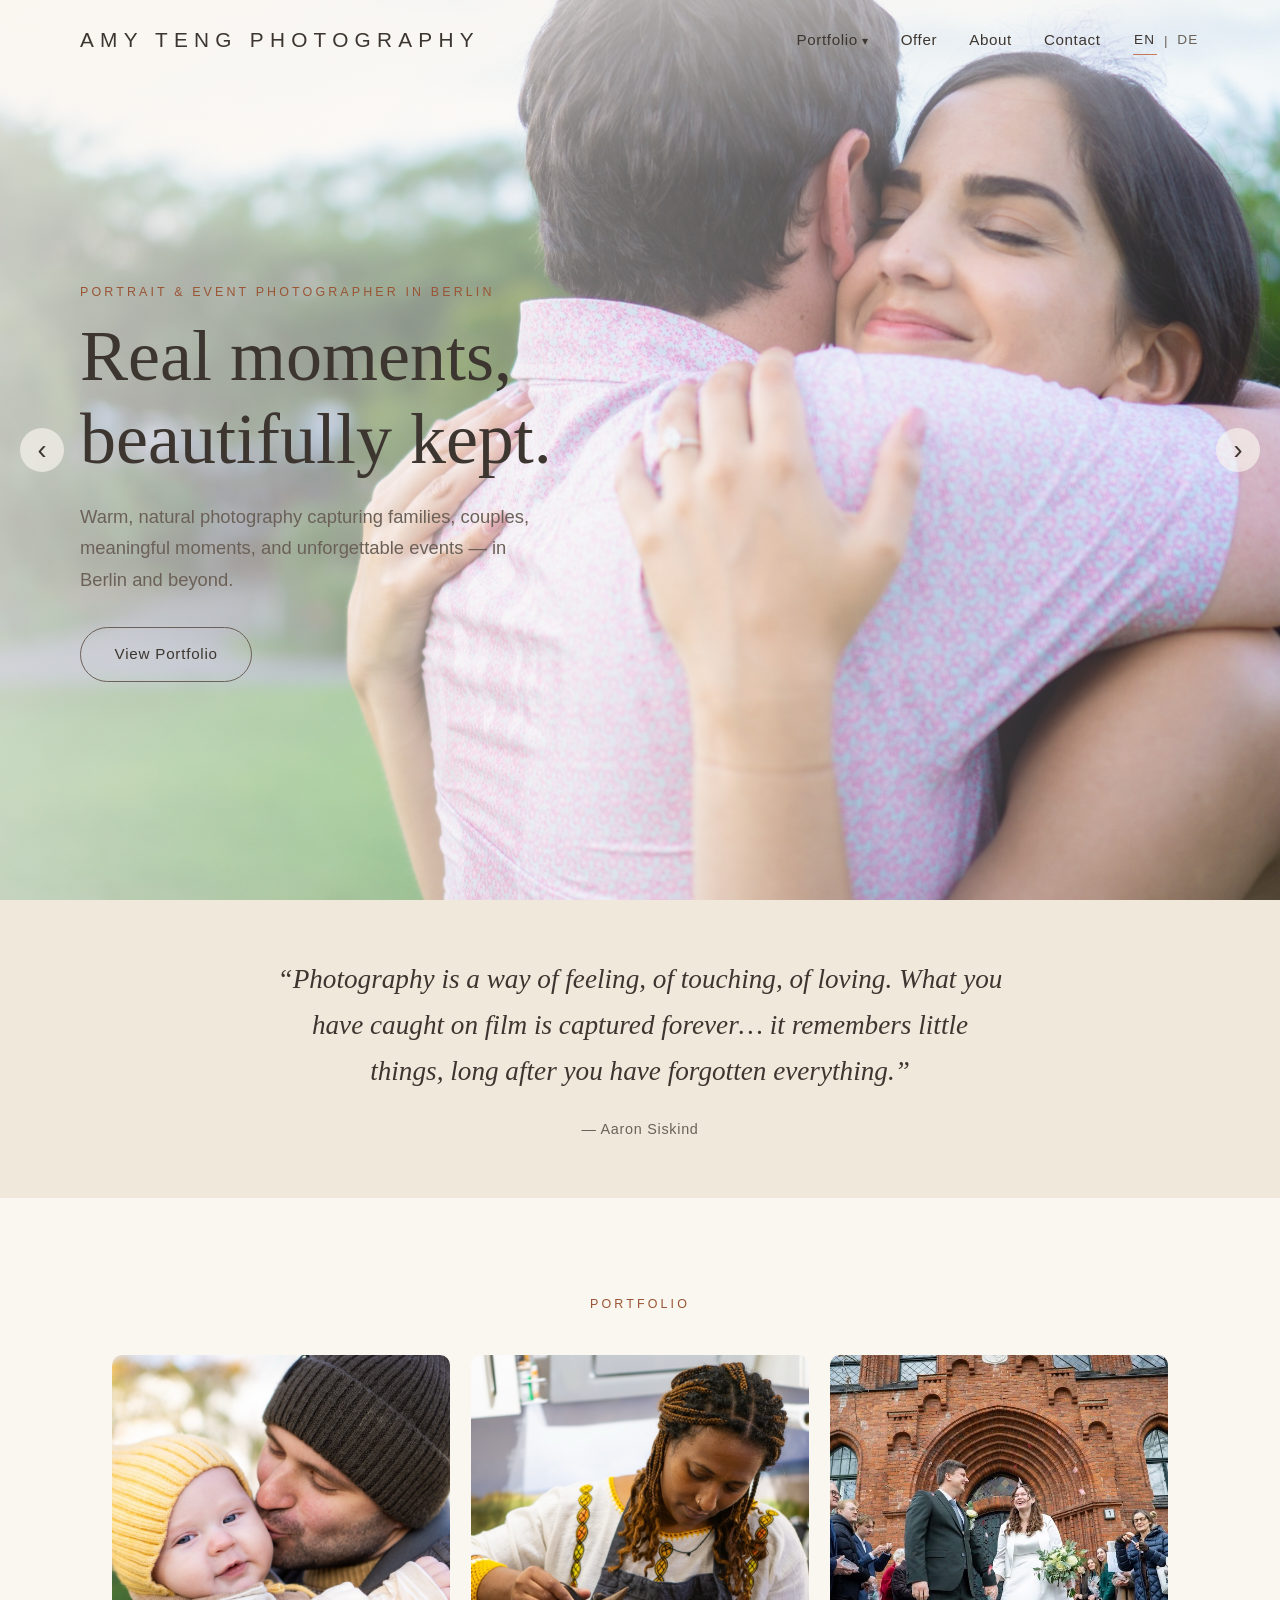
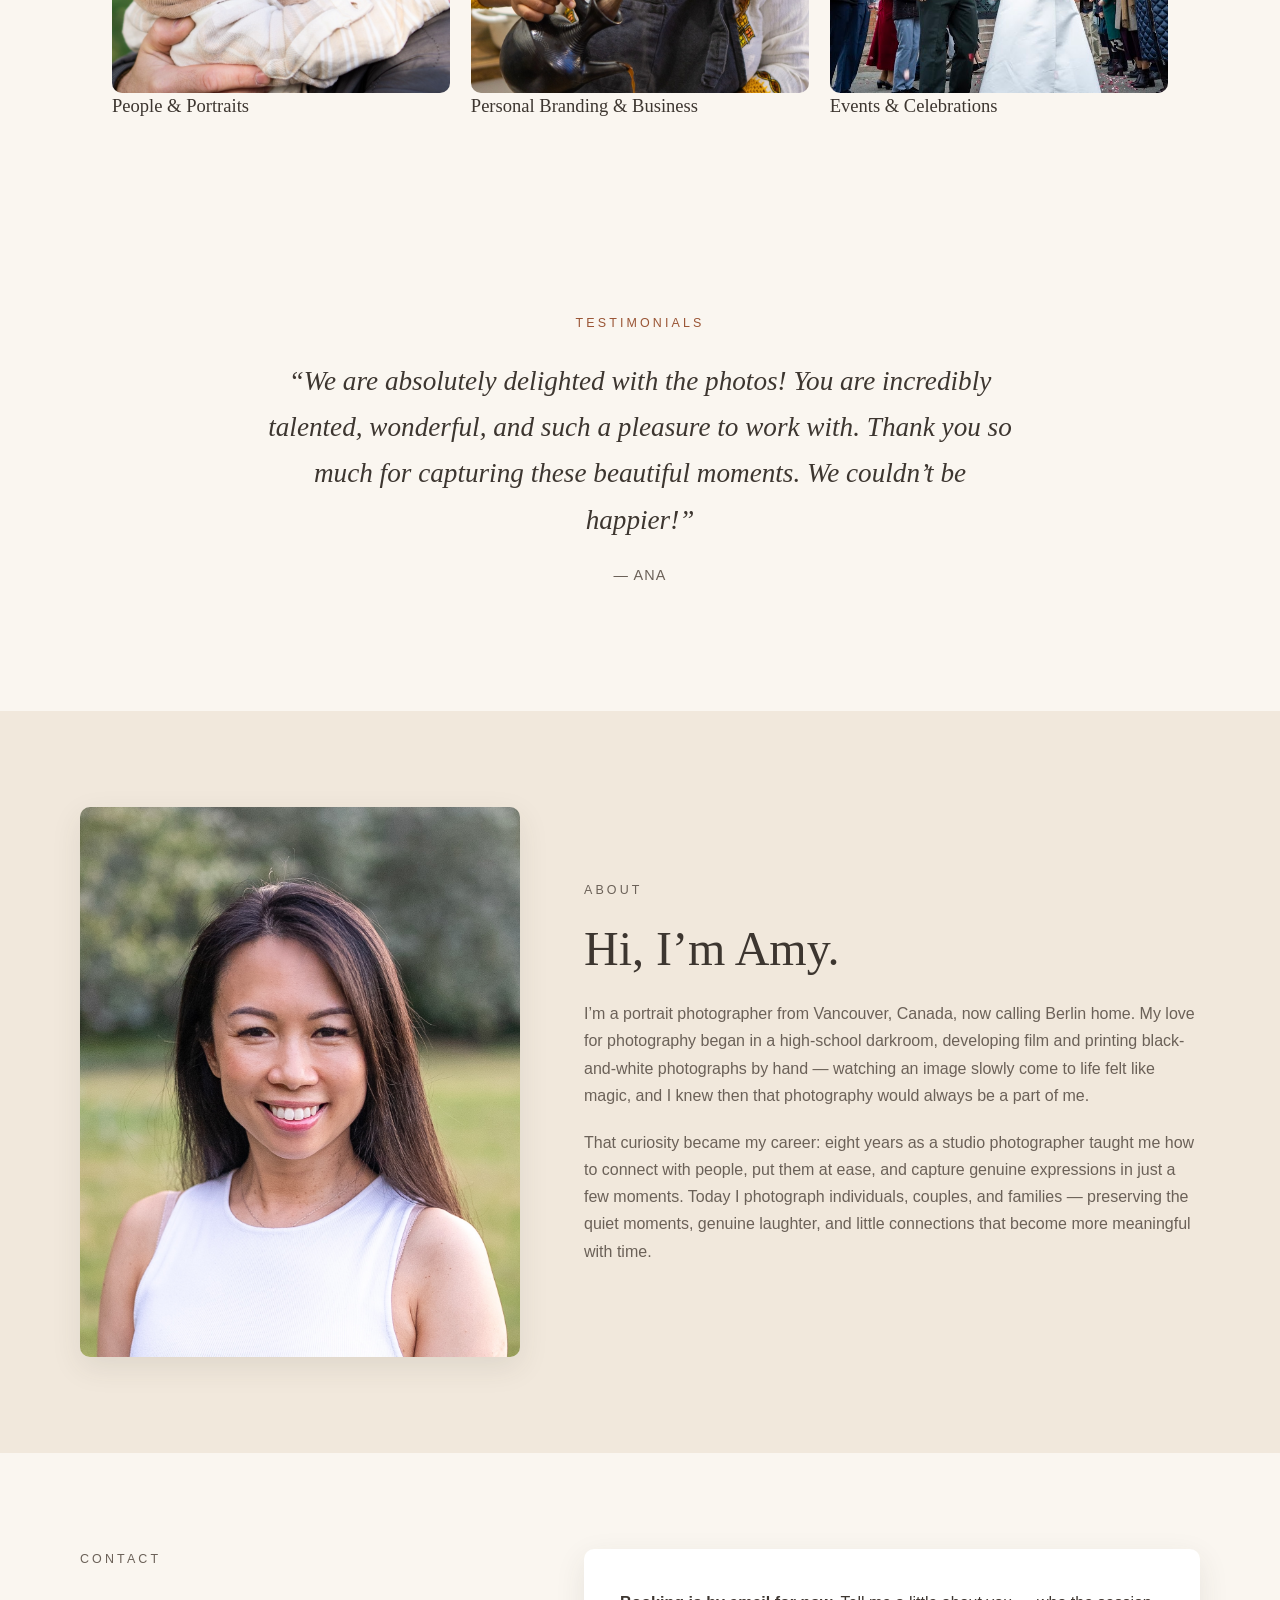
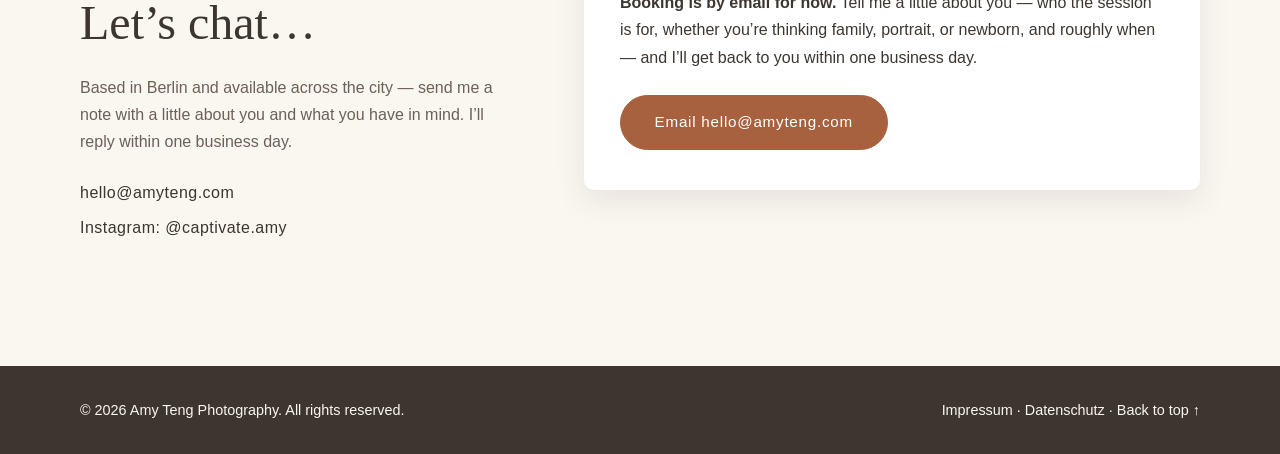
==== commit 4b364408: "Add files via upload Correct tile images" ====
--- a/index.html
+++ b/index.html
@@ -114,15 +114,15 @@
            (people-portraits.jpg, personal-branding-business.jpg, events-celebrations.jpg). Square works best; other shapes are cropped to fit. -->
       <div class="category-grid">
         <a class="category-tile" href="people-portraits.html">
-          <img src="images/categories/people-portraits.jpg" alt="People &amp; Portraits — preview photo" width="1000" height="1000" loading="lazy" />
+          <span class="category-photo"><img src="images/categories/people-portraits.jpg" alt="People &amp; Portraits — preview photo" width="1000" height="1000" loading="lazy" /></span>
           <span class="category-label" data-i18n="cat.people">People &amp; Portraits</span>
         </a>
         <a class="category-tile" href="personal-branding-business.html">
-          <img src="images/categories/personal-branding-business.jpg" alt="Personal Branding &amp; Business — preview photo" width="1000" height="1000" loading="lazy" />
+          <span class="category-photo"><img src="images/categories/personal-branding-business.jpg" alt="Personal Branding &amp; Business — preview photo" width="1000" height="1000" loading="lazy" /></span>
           <span class="category-label" data-i18n="cat.business">Personal Branding &amp; Business</span>
         </a>
         <a class="category-tile" href="events-celebrations.html">
-          <img src="images/categories/events-celebrations.jpg" alt="Events &amp; Celebrations — preview photo" width="1000" height="1000" loading="lazy" />
+          <span class="category-photo"><img src="images/categories/events-celebrations.jpg" alt="Events &amp; Celebrations — preview photo" width="1000" height="1000" loading="lazy" /></span>
           <span class="category-label" data-i18n="cat.events">Events &amp; Celebrations</span>
         </a>
       </div>
--- a/css/style.css
+++ b/css/style.css
@@ -966,16 +966,15 @@
     color: var(--ink);
   }
 
-  .category-tile img {
-    display: block;
-    height: auto;
+  .category-tile .category-photo {
+    position: relative;
+    inset: auto;
     aspect-ratio: 1 / 1;
-    border-radius: var(--radius);
   }
 
   /* fading the photo over the cream page makes it lighter on hover */
   .category-tile:hover img,
-  .category-tile:focus-visible img { opacity: 0.55; transform: none; }
+  .category-tile:focus-visible img { opacity: 0.55; transform: scale(1.05); }   /* lighter + gentle zoom, like the gallery photos */
 
   .category-label {
     position: static;
@@ -1004,3 +1003,12 @@
   .hero-slide.pos-left { object-position: 58% center; }
   .hero-slide.pos-left-more { object-position: 70% center; }
 }
+
+/* the photo sits in its own clipped frame so the hover zoom stays inside the rounded corners */
+.category-photo {
+  position: absolute;
+  inset: 0;
+  display: block;
+  overflow: hidden;
+  border-radius: var(--radius);
+}
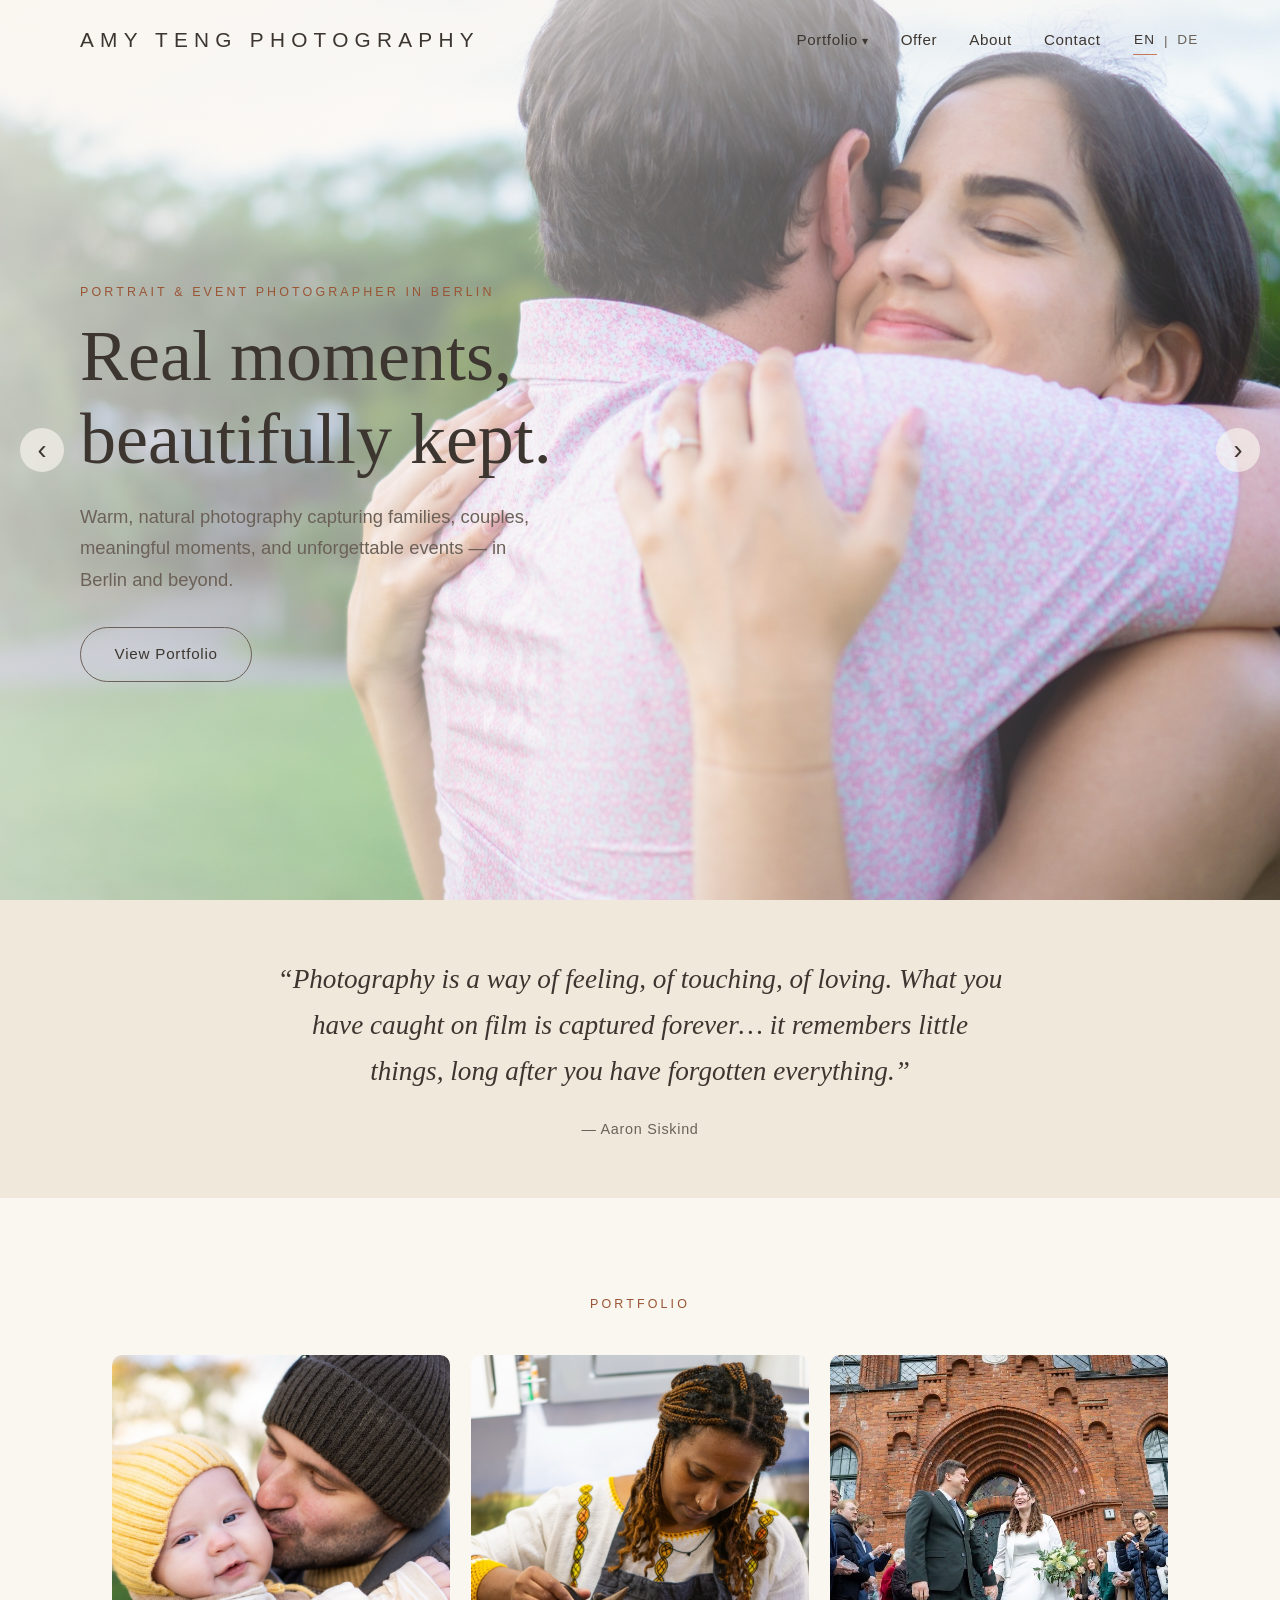
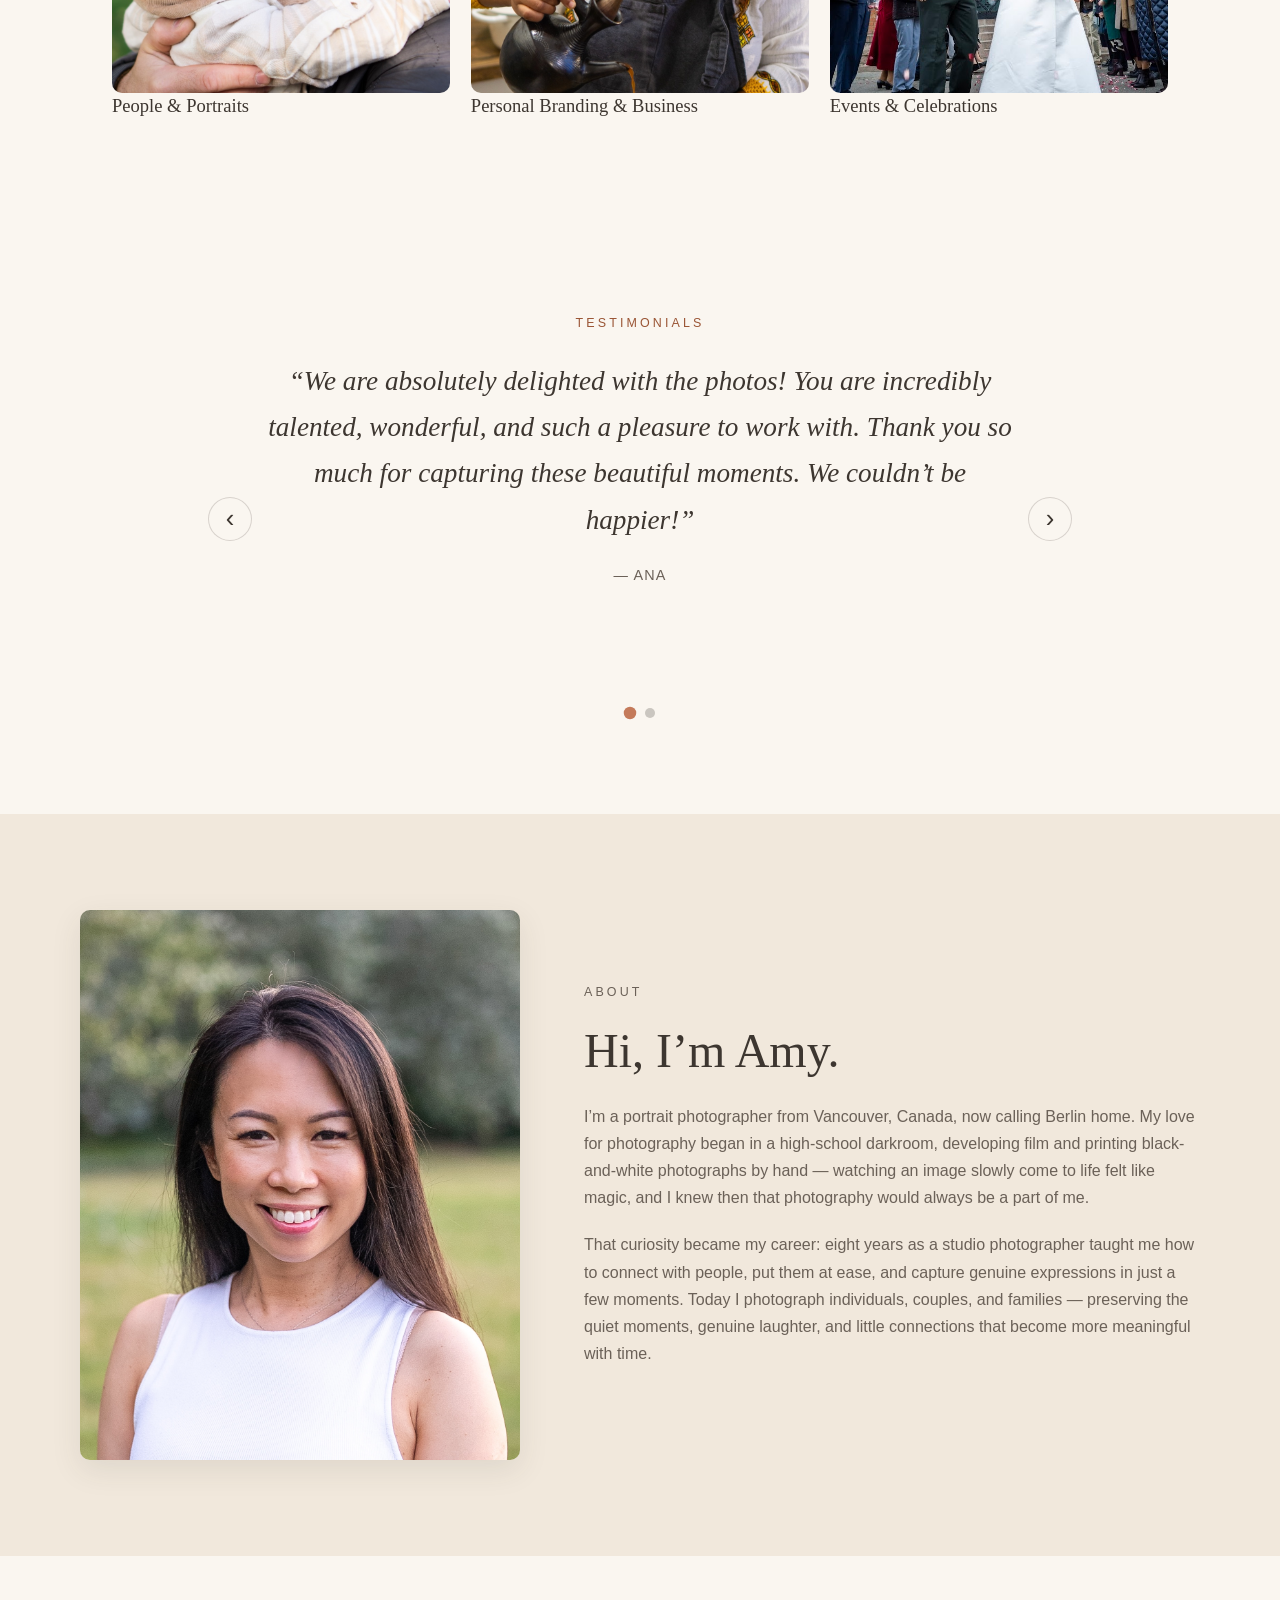
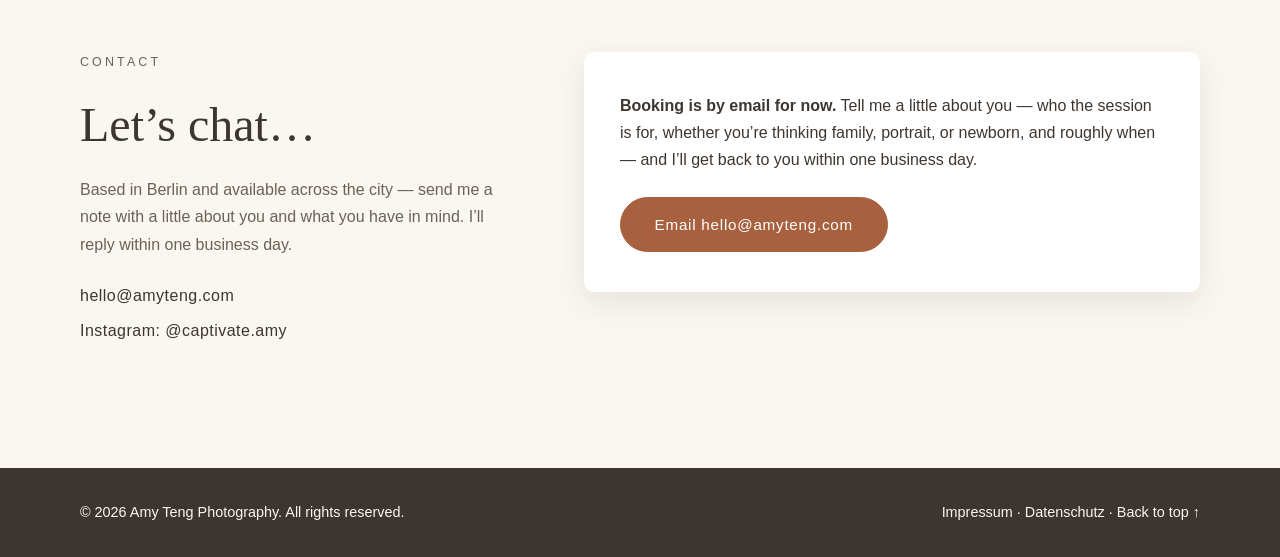
==== commit 663f2211: "Update index.html Added new testimony" ====
--- a/index.html
+++ b/index.html
@@ -146,6 +146,10 @@
               <p class="testimonial-text" data-i18n="testi.1">&ldquo;We are absolutely delighted with the photos! You are incredibly talented, wonderful, and such a pleasure to work with. Thank you so much for capturing these beautiful moments. We couldn&rsquo;t be happier!&rdquo;</p>
               <figcaption>&mdash; Ana</figcaption>
             </figure>
+            <figure class="testimonial">
+              <p class="testimonial-text" data-i18n="testi.1">&ldquo;Amy took a range of different photos for my bodywork website and it was an absolute pleasure working with her! She made me feel at ease from the very beginning and was super professional. We spent several hours together and and she had great suggestions for angles and different shots. I'm super happy with the photos and can highly recommend Amy! Thanks, Amy!&rdquo;</p>
+              <figcaption>&mdash; Susanne</figcaption>
+            </figure>
           </div>
           <button type="button" class="slider-arrow slider-next" aria-label="Next testimonial" data-i18n-aria-label="aria.nextT">&#8250;</button>
         </div>
